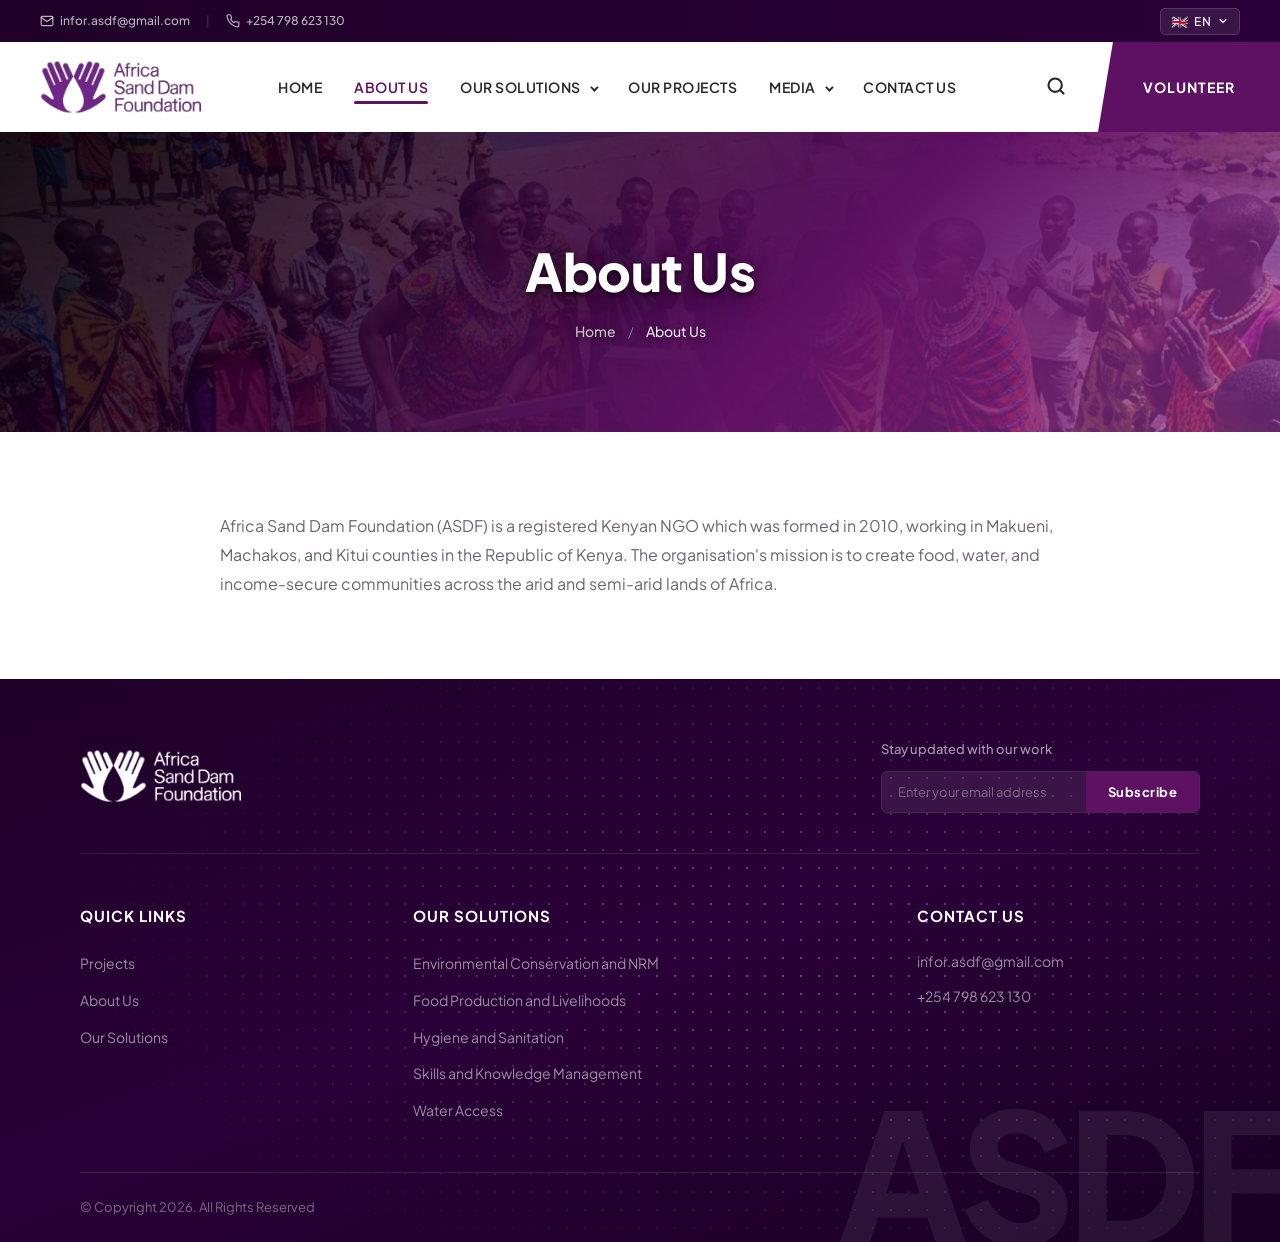
==== about.html @ 6e4590a0 "first commit" ====
﻿<!DOCTYPE html>
<html lang="en">
<head>
  <meta charset="UTF-8">
  <meta name="viewport" content="width=device-width, initial-scale=1.0">
  <title>About Us - Africa Sand Dam Foundation</title>
  <link rel="preconnect" href="https://fonts.googleapis.com">
  <link rel="preconnect" href="https://fonts.gstatic.com" crossorigin>
  <link href="https://fonts.googleapis.com/css2?family=Plus+Jakarta+Sans:wght@300;400;500;600;700;800&display=swap" rel="stylesheet">
  <link rel="icon" type="image/png" href="images/ASDF-high-rez.png">
  <link rel="stylesheet" href="style.css">
</head>
<body>

  <!-- Top Bar -->
  <div class="top-bar" id="topBar">
    <div class="top-bar-container">
      <div class="top-bar-left">
        <a href="mailto:infor.asdf@gmail.com" class="top-bar-item">
          <svg width="14" height="14" viewBox="0 0 24 24" fill="none" stroke="currentColor" stroke-width="2" stroke-linecap="round" stroke-linejoin="round"><path d="M4 4h16c1.1 0 2 .9 2 2v12c0 1.1-.9 2-2 2H4c-1.1 0-2-.9-2-2V6c0-1.1.9-2 2-2z"></path><polyline points="22,6 12,13 2,6"></polyline></svg>
          infor.asdf@gmail.com
        </a>
        <span class="top-bar-sep">|</span>
        <a href="tel:+254798623130" class="top-bar-item">
          <svg width="14" height="14" viewBox="0 0 24 24" fill="none" stroke="currentColor" stroke-width="2" stroke-linecap="round" stroke-linejoin="round"><path d="M22 16.92v3a2 2 0 0 1-2.18 2 19.79 19.79 0 0 1-8.63-3.07A19.5 19.5 0 0 1 4.69 12 19.79 19.79 0 0 1 1.62 3.38 2 2 0 0 1 3.6 1.22h3a2 2 0 0 1 2 1.72c.127.96.361 1.903.7 2.81a2 2 0 0 1-.45 2.11L7.91 8.91a16 16 0 0 0 6 6l1.27-1.27a2 2 0 0 1 2.11-.45c.907.339 1.85.573 2.81.7A2 2 0 0 1 22 16.92z"></path></svg>
          +254 798 623 130
        </a>
      </div>
      <div class="top-bar-right">
        <div class="lang-switcher" id="langSwitcher">
          <button class="lang-current" id="langToggle">
            <span class="lang-flag">&#127468;&#127463;</span>
            <span class="lang-label">EN</span>
            <svg width="12" height="12" viewBox="0 0 24 24" fill="none" stroke="currentColor" stroke-width="2.5" stroke-linecap="round" stroke-linejoin="round"><polyline points="6 9 12 15 18 9"></polyline></svg>
          </button>
          <div class="lang-dropdown" id="langDropdown">
            <button class="lang-option active" data-lang="en" data-flag="&#127468;&#127463;" data-label="EN">&#127468;&#127463; English</button>
            <button class="lang-option" data-lang="fr" data-flag="&#127467;&#127479;" data-label="FR">&#127467;&#127479; Français</button>
            <button class="lang-option" data-lang="sw" data-flag="&#127472;&#127466;" data-label="SW">&#127472;&#127466; Kiswahili</button>
          </div>
        </div>
      </div>
    </div>
  </div>

  <!-- Header -->
  <header class="site-header" id="siteHeader">
    <div class="header-container">
      <div class="logo-area">
        <a href="index.html" class="logo-link">
          <img class="header-logo-img" src="images/ASDF-high-rez.png" alt="Africa Sand Dam Foundation logo" height="52">
        </a>
      </div>

      <nav class="main-nav" id="mainNav">
        <ul class="nav-list">
          <li><a href="index.html" class="nav-item">Home</a></li>
          <li><a href="about.html" class="nav-item active">About Us</a></li>
          <li class="nav-dropdown-wrap">
            <a href="index.html#solutions" class="nav-item dropdown-trigger">Our Solutions <span class="chevron"></span></a>
            <div class="nav-dropdown">
              <a href="index.html#solutions" class="dropdown-item">
                <span class="dropdown-label">Environmental Conservation and NRM</span>
              </a>
              <a href="index.html#solutions" class="dropdown-item">
                <span class="dropdown-label">Food Production and Livelihoods</span>
              </a>
              <a href="index.html#solutions" class="dropdown-item">
                <span class="dropdown-label">Hygiene and Sanitation</span>
              </a>
              <a href="index.html#solutions" class="dropdown-item">
                <span class="dropdown-label">Skills and Knowledge Management</span>
              </a>
              <a href="index.html#solutions" class="dropdown-item">
                <span class="dropdown-label">Water Access</span>
              </a>
            </div>
          </li>
          <li><a href="projects.html" class="nav-item">Our Projects</a></li>
          <li class="nav-dropdown-wrap">
            <a href="#" class="nav-item dropdown-trigger">Media <span class="chevron"></span></a>
            <div class="nav-dropdown">
              <a href="blog.html" class="dropdown-item"><span class="dropdown-label"><i class="fa-solid fa-newspaper" style="color:var(--primary-purple);margin-right:8px;width:14px;text-align:center"></i>Blog</span></a>
              <a href="gallery.html" class="dropdown-item"><span class="dropdown-label"><i class="fa-solid fa-images" style="color:var(--primary-purple);margin-right:8px;width:14px;text-align:center"></i>Gallery</span></a>
            </div>
          </li>
          <li><a href="contact.html" class="nav-item">Contact Us</a></li>
        </ul>
      </nav>

      <div class="header-actions">
        <button class="search-trigger" aria-label="Search site">
          <svg width="20" height="20" viewBox="0 0 24 24" fill="none" stroke="currentColor" stroke-width="2.5" stroke-linecap="round" stroke-linejoin="round">
            <circle cx="11" cy="11" r="8"></circle>
            <line x1="21" y1="21" x2="16.65" y2="16.65"></line>
          </svg>
        </button>
        <div class="donate-banner-wrapper">
          <a href="index.html#donate" class="donate-btn">
            <span>VOLUNTEER</span>
          </a>
        </div>
      </div>

      <button class="menu-toggle" id="menuToggle" aria-label="Toggle navigation">
        <span class="bar"></span>
        <span class="bar"></span>
        <span class="bar"></span>
      </button>
    </div>
  </header>

  <!-- Inner Page Hero -->
  <section class="inner-hero">
    <div class="inner-hero-bg" style="background-image:url('images/hero-2.png');"></div>
    <h1 class="inner-hero-title">About Us</h1>
    <p class="inner-hero-breadcrumb">
      <a href="index.html">Home</a>
      <span>/</span>
      About Us
    </p>
  </section>

  <!-- Page content placeholder -->
  <section style="padding: 80px 30px; max-width: 900px; margin: 0 auto;">
    <p style="color: var(--text-light); font-size: 16px; line-height: 1.8;">
      Africa Sand Dam Foundation (ASDF) is a registered Kenyan NGO which was formed in 2010, working in Makueni, Machakos, and Kitui counties in the Republic of Kenya. The organisation's mission is to create food, water, and income-secure communities across the arid and semi-arid lands of Africa.
    </p>
  </section>

  <!-- Footer -->
  <footer class="site-footer" id="contact">
    <div class="footer-watermark" aria-hidden="true">ASDF</div>
    <div class="footer-container">

      <div class="footer-top-row">
        <a href="index.html" class="footer-logo-link">
          <img class="footer-logo-img" src="images/ASDF-high-rez.png" alt="Africa Sand Dam Foundation logo" height="52" style="filter: brightness(0) invert(1);">
        </a>
        <div class="footer-subscribe">
          <p class="subscribe-label">Stay updated with our work</p>
          <form class="subscribe-form" onsubmit="return false;">
            <input type="email" class="subscribe-input" placeholder="Enter your email address">
            <button type="submit" class="subscribe-btn">Subscribe</button>
          </form>
        </div>
      </div>

      <div class="footer-divider"></div>

      <div class="footer-main-row">
        <div class="footer-nav-col">
          <h3>Quick Links</h3>
          <ul class="footer-links">
            <li><a href="projects.html">Projects</a></li>
            <li><a href="about.html">About Us</a></li>
            <li><a href="index.html#solutions">Our Solutions</a></li>
          </ul>
        </div>
        <div class="footer-nav-col">
          <h3>Our Solutions</h3>
          <ul class="footer-links">
            <li><a href="index.html#solutions">Environmental Conservation and NRM</a></li>
            <li><a href="index.html#solutions">Food Production and Livelihoods</a></li>
            <li><a href="index.html#solutions">Hygiene and Sanitation</a></li>
            <li><a href="index.html#solutions">Skills and Knowledge Management</a></li>
            <li><a href="index.html#solutions">Water Access</a></li>
          </ul>
        </div>
        <div class="footer-contact-col">
          <h3>Contact Us</h3>
          <ul class="contact-info-list">
            <li><span>infor.asdf@gmail.com</span></li>
            <li><span>+254 798 623 130</span></li>
          </ul>
        </div>
      </div>

      <div class="footer-bottom-row">
        <p>&copy; Copyright 2026. All Rights Reserved</p>
      </div>

    </div>
  </footer>

  <script>
    const header = document.getElementById('siteHeader');
    window.addEventListener('scroll', () => {
      header.classList.toggle('scrolled', window.scrollY > 50);
    });
    const menuToggle = document.getElementById('menuToggle');
    const mainNav = document.getElementById('mainNav');
    if (menuToggle) {
      menuToggle.addEventListener('click', () => {
        menuToggle.classList.toggle('active');
        mainNav.classList.toggle('active');
      });
    }
  </script>
<script src="search.js"></script>
</body>
</html>
---- style.css ----
/* Reset and CSS Variables */
:root {
  --primary-purple: #5e1062;
  --primary-purple-hover: #4c0a50;
  --primary-purple-light: #f7eff8;
  --accent-purple: #7d1c82;
  --bg-lavender: #f4ecf5;
  --border-lavender: #dfd2e3;
  --text-dark: #2a252c;
  --text-light: #6d6470;
  --white: #ffffff;
  --shadow-sm: 0 2px 8px rgba(94, 16, 98, 0.08);
  --shadow-md: 0 8px 24px rgba(94, 16, 98, 0.12);
  --transition: all 0.35s cubic-bezier(0.4, 0, 0.2, 1);
  --font-family: 'Plus Jakarta Sans', sans-serif;
}

* {
  margin: 0;
  padding: 0;
  box-sizing: border-box;
}

html {
  scroll-behavior: smooth;
}

body {
  font-family: var(--font-family);
  background-color: var(--white);
  color: var(--text-dark);
  line-height: 1.6;
  overflow-x: hidden;
  -webkit-font-smoothing: antialiased;
}

/* ── Top Bar ── */
.top-bar {
  position: fixed;
  top: 0;
  left: 0;
  width: 100%;
  height: 42px;
  background: linear-gradient(90deg, #1e0028 0%, #2a0038 100%);
  z-index: 1100;
  transition: transform 0.35s ease, opacity 0.35s ease;
}

.top-bar.hidden {
  transform: translateY(-100%);
  opacity: 0;
  pointer-events: none;
}

.top-bar-container {
  max-width: 1400px;
  margin: 0 auto;
  padding: 0 40px;
  height: 100%;
  display: flex;
  align-items: center;
  justify-content: space-between;
}

.top-bar-left {
  display: flex;
  align-items: center;
  gap: 16px;
}

.top-bar-item {
  display: inline-flex;
  align-items: center;
  gap: 6px;
  font-size: 12px;
  font-weight: 500;
  color: rgba(255, 255, 255, 0.7);
  text-decoration: none;
  transition: color 0.2s ease;
}

.top-bar-item:hover {
  color: #ffffff;
}

.top-bar-sep {
  color: rgba(255, 255, 255, 0.2);
  font-size: 12px;
}

.top-bar-right {
  display: flex;
  align-items: center;
}

/* Language switcher */
.lang-switcher {
  position: relative;
}

.lang-current {
  display: inline-flex;
  align-items: center;
  gap: 6px;
  background: rgba(255, 255, 255, 0.08);
  border: 1px solid rgba(255, 255, 255, 0.15);
  border-radius: 5px;
  padding: 5px 10px;
  color: rgba(255, 255, 255, 0.85);
  font-family: var(--font-family);
  font-size: 12px;
  font-weight: 600;
  cursor: pointer;
  transition: background 0.2s ease, border-color 0.2s ease;
  letter-spacing: 0.3px;
}

.lang-current:hover {
  background: rgba(255, 255, 255, 0.15);
  border-color: rgba(255, 255, 255, 0.3);
}

.lang-current svg {
  transition: transform 0.25s ease;
}

.lang-switcher.open .lang-current svg {
  transform: rotate(180deg);
}

.lang-flag {
  font-size: 14px;
  line-height: 1;
}

.lang-dropdown {
  position: absolute;
  top: calc(100% + 8px);
  right: 0;
  background: #ffffff;
  border: 1px solid var(--border-lavender);
  border-radius: 8px;
  overflow: hidden;
  box-shadow: 0 8px 24px rgba(0, 0, 0, 0.15);
  min-width: 150px;
  opacity: 0;
  visibility: hidden;
  transform: translateY(6px);
  transition: opacity 0.22s ease, visibility 0.22s ease, transform 0.22s ease;
  z-index: 10;
}

.lang-switcher.open .lang-dropdown {
  opacity: 1;
  visibility: visible;
  transform: translateY(0);
}

.lang-option {
  display: flex;
  align-items: center;
  gap: 8px;
  width: 100%;
  padding: 10px 16px;
  border: none;
  background: none;
  font-family: var(--font-family);
  font-size: 13px;
  font-weight: 500;
  color: var(--text-dark);
  cursor: pointer;
  text-align: left;
  transition: background 0.2s ease;
}

.lang-option:hover {
  background-color: var(--primary-purple-light);
  color: var(--primary-purple);
}

.lang-option.active {
  color: var(--primary-purple);
  font-weight: 700;
  background-color: var(--primary-purple-light);
}

/* ── Header & Navigation ── */
.site-header {
  position: fixed;
  top: 42px; /* sits below topbar */
  left: 0;
  width: 100%;
  height: 90px;
  background-color: var(--white);
  box-shadow: var(--shadow-sm);
  z-index: 1000;
  transition: top 0.35s ease, height 0.35s ease, box-shadow 0.35s ease;
}

/* When topbar is hidden, header slides up */
.site-header.top-hidden {
  top: 0;
}

.site-header.scrolled {
  height: 75px;
  box-shadow: var(--shadow-md);
}

.header-container {
  max-width: 1400px;
  margin: 0 auto;
  padding: 0 40px;
  height: 100%;
  display: flex;
  justify-content: space-between;
  align-items: center;
}

.logo-area .logo-link {
  display: flex;
  align-items: center;
  text-decoration: none;
  gap: 12px;
}

.header-logo-img {
  height: 52px;
  width: auto;
  transition: var(--transition);
}

.site-header.scrolled .header-logo-img {
  height: 42px;
}

.logo-text {
  display: flex;
  flex-direction: column;
}

.logo-wordmark {
  font-size: 15px;
  font-weight: 800;
  color: var(--primary-purple);
  text-transform: uppercase;
  line-height: 1.25;
  letter-spacing: 0.3px;
}

.main-nav {
  display: flex;
  align-items: center;
}

.nav-list {
  display: flex;
  list-style: none;
  gap: 32px;
}

.nav-item {
  text-decoration: none;
  color: var(--text-dark);
  font-size: 14px;
  font-weight: 600;
  text-transform: uppercase;
  letter-spacing: 0.5px;
  padding: 8px 0;
  position: relative;
  transition: var(--transition);
}

.nav-item::after {
  content: '';
  position: absolute;
  bottom: 0;
  left: 0;
  width: 0;
  height: 3px;
  background-color: var(--primary-purple);
  transition: var(--transition);
  border-radius: 2px;
}

.nav-item:hover {
  color: var(--primary-purple);
}

.nav-item:hover::after,
.nav-item.active::after {
  width: 100%;
}

.nav-item.active {
  color: var(--primary-purple);
}

.header-actions {
  display: flex;
  align-items: center;
  height: 100%;
}

.search-trigger {
  background: none;
  border: none;
  color: var(--text-dark);
  cursor: pointer;
  padding: 12px;
  margin-right: 20px;
  border-radius: 50%;
  transition: var(--transition);
}

.search-trigger:hover {
  background-color: var(--primary-purple-light);
  color: var(--primary-purple);
}

.donate-banner-wrapper {
  height: 100%;
  display: flex;
  align-items: center;
}

.donate-btn {
  height: 100%;
  display: flex;
  align-items: center;
  justify-content: center;
  background-color: var(--primary-purple);
  color: var(--white);
  text-decoration: none;
  font-weight: 700;
  font-size: 14px;
  letter-spacing: 1px;
  padding: 0 45px;
  clip-path: polygon(15px 0, 100% 0, 100% 100%, 0 100%);
  margin-right: -40px; /* Aligns flush to edge */
  transition: var(--transition);
  position: relative;
  overflow: hidden;
}

.donate-btn::before {
  content: '';
  position: absolute;
  top: 0;
  left: -100%;
  width: 100%;
  height: 100%;
  background: linear-gradient(90deg, transparent, rgba(255, 255, 255, 0.2), transparent);
  transition: 0.5s;
}

.donate-btn:hover::before {
  left: 100%;
}

.donate-btn:hover {
  background-color: var(--primary-purple-hover);
}

/* Mobile menu toggle */
.menu-toggle {
  display: none;
  flex-direction: column;
  justify-content: space-between;
  width: 30px;
  height: 21px;
  background: none;
  border: none;
  cursor: pointer;
  z-index: 1001;
}

.menu-toggle .bar {
  width: 100%;
  height: 3px;
  background-color: var(--text-dark);
  border-radius: 2px;
  transition: var(--transition);
}

/* Hero Carousel Section */
.hero-slider-section {
  margin-top: 132px; /* topbar 42 + header 90 */
  position: relative;
  height: calc(100vh - 90px);
  min-height: 560px;
  /* Richer base — deep midnight purple */
  background: linear-gradient(145deg, #07000d 0%, #120018 30%, #1e0030 60%, #0c0015 100%);
  overflow: hidden;
}

/* ── Layer 1: Bokeh light blooms ── */
.hero-slider-section::before {
  content: '';
  position: absolute;
  inset: 0;
  z-index: 0;
  pointer-events: none;
  background:
    /* Primary bloom — top-right, warm violet */
    radial-gradient(ellipse 52% 60% at 90% 5%,  rgba(148, 45, 210, 0.42) 0%, transparent 62%),
    /* Secondary bloom — bottom-left, deep indigo */
    radial-gradient(ellipse 38% 45% at 4%  92%,  rgba(80,  20, 140, 0.30) 0%, transparent 65%),
    /* Accent bloom — mid-left, softer magenta */
    radial-gradient(ellipse 25% 30% at 12% 30%,  rgba(180, 60, 220, 0.18) 0%, transparent 60%),
    /* Subtle center crown */
    radial-gradient(ellipse 40% 25% at 52% 0%,   rgba(200, 90, 255, 0.12) 0%, transparent 70%),
    /* Bottom-right warmth */
    radial-gradient(ellipse 30% 35% at 82% 95%,  rgba(100, 15, 160, 0.22) 0%, transparent 60%);
}

/* ── Layer 2: Grain texture + star-field ── */
.hero-slider-section::after {
  content: '';
  position: absolute;
  inset: 0;
  z-index: 0;
  pointer-events: none;
  /* Fine noise grain */
  background-image:
    url("data:image/svg+xml,%3Csvg xmlns='http://www.w3.org/2000/svg' width='300' height='300'%3E%3Cfilter id='n'%3E%3CfeTurbulence type='fractalNoise' baseFrequency='0.75' numOctaves='4' stitchTiles='stitch'/%3E%3CfeColorMatrix type='saturate' values='0'/%3E%3C/filter%3E%3Crect width='100%25' height='100%25' filter='url(%23n)' opacity='1'/%3E%3C/svg%3E"),
    /* Two-scale star-field dots */
    radial-gradient(circle, rgba(255,255,255,0.55) 0.6px, transparent 0.6px),
    radial-gradient(circle, rgba(255,255,255,0.30) 0.4px, transparent 0.4px);
  background-size: 300px 300px, 90px 90px, 45px 45px;
  background-position: 0 0, 0 0, 22px 22px;
  opacity: 0.18;
}

.slider-container {
  width: 100%;
  height: 100%;
  position: relative;
  overflow: hidden;
  z-index: 1; /* sits above ::before and ::after backdrop layers */
}

.slide {
  position: absolute;
  inset: 0;
  opacity: 0;
  visibility: hidden;
  transition: opacity 0.9s ease-in-out, visibility 0.9s ease-in-out;
  z-index: 1;
  display: flex;
  align-items: center;
}

.slide.active {
  opacity: 1;
  visibility: visible;
  z-index: 2;
}

/* Two-column slide inner layout */
.slide-inner {
  width: 100%;
  height: 100%;
  display: flex;
  align-items: center;
  padding: 0 6% 80px 7%;
  gap: 5%;
}

/* ── Slide entrance keyframes ── */
@keyframes slideUpFade {
  from { opacity: 0; transform: translateY(22px); }
  to   { opacity: 1; transform: translateY(0); }
}
@keyframes slideInRight {
  from { opacity: 0; transform: translateX(36px); }
  to   { opacity: 1; transform: translateX(0); }
}
@keyframes badgePop {
  0%   { opacity: 0; transform: translateY(10px) scale(0.88); }
  60%  { transform: translateY(-3px) scale(1.04); }
  100% { opacity: 1; transform: translateY(0) scale(1); }
}
@keyframes tagShimmer {
  0%   { background-position: -200% center; }
  100% { background-position: 200% center; }
}

/* Left text column — individual element stagger */
.slide-text-col {
  flex: 0 0 42%;
  color: var(--white);
}

/* Each child resets between slides */
.slide-tag-row,
.slide-title,
.slide-desc,
.slide-cta {
  opacity: 0;
}

/* Active slide — staggered entrance per element */
.slide.active .slide-tag-row {
  animation: slideUpFade 0.6s cubic-bezier(0.22, 1, 0.36, 1) 0.2s forwards;
}
.slide.active .slide-title {
  animation: slideUpFade 0.7s cubic-bezier(0.22, 1, 0.36, 1) 0.4s forwards;
}
.slide.active .slide-desc {
  animation: slideUpFade 0.7s cubic-bezier(0.22, 1, 0.36, 1) 0.58s forwards;
}
.slide.active .slide-cta {
  animation: slideUpFade 0.6s cubic-bezier(0.22, 1, 0.36, 1) 0.74s forwards;
}

/* Tag badge — pill style with shimmer */
.slide-tag-row {
  display: flex;
  align-items: center;
  gap: 12px;
  margin-bottom: 20px;
}

.slide-tag-line {
  display: block;
  width: 32px;
  height: 2px;
  background-color: rgba(255, 255, 255, 0.4);
  flex-shrink: 0;
}

.slide-tag {
  display: inline-block;
  font-size: 11px;
  font-weight: 700;
  letter-spacing: 2.5px;
  text-transform: uppercase;
  color: rgba(255, 255, 255, 0.9);
  background: rgba(255, 255, 255, 0.1);
  border: 1px solid rgba(255, 255, 255, 0.18);
  border-radius: 20px;
  padding: 5px 14px;
  backdrop-filter: blur(6px);
  -webkit-backdrop-filter: blur(6px);
  position: relative;
  overflow: hidden;
}

/* Shimmer sweep on active tag */
.slide.active .slide-tag::after {
  content: '';
  position: absolute;
  inset: 0;
  background: linear-gradient(105deg,
    transparent 35%,
    rgba(255,255,255,0.25) 50%,
    transparent 65%);
  background-size: 200% 100%;
  animation: tagShimmer 1.4s ease 0.25s 1 forwards;
}

/* Title */
.slide-title {
  font-size: 48px;
  font-weight: 800;
  line-height: 1.15;
  margin-bottom: 22px;
  letter-spacing: -0.5px;
  color: #fff;
  text-shadow: 0 2px 20px rgba(0,0,0,0.35);
}

.title-accent {
  color: #c97dd4;
}

/* Description */
.slide-desc {
  font-size: 15px;
  font-weight: 400;
  line-height: 1.65;
  color: rgba(255, 255, 255, 0.72);
  margin-bottom: 32px;
}

/* CTA link */
.slide-cta {
  display: inline-flex;
  align-items: center;
  gap: 8px;
  color: var(--white);
  text-decoration: none;
  font-weight: 700;
  font-size: 14px;
  letter-spacing: 0.5px;
  border-bottom: 2px solid rgba(255, 255, 255, 0.45);
  padding-bottom: 4px;
  transition: color 0.3s ease, border-color 0.3s ease, gap 0.3s ease;
}

.slide-cta::after {
  content: '→';
  font-size: 16px;
  transition: transform 0.3s ease;
}

.slide-cta:hover {
  color: #c97dd4;
  border-color: #c97dd4;
  gap: 12px;
}

.slide-cta:hover::after {
  transform: translateX(4px);
}

/* Right image column */
.slide-image-col {
  flex: 1;
  display: flex;
  align-items: center;
  justify-content: center;
  opacity: 0;
}

.slide.active .slide-image-col {
  animation: slideInRight 0.85s cubic-bezier(0.22, 1, 0.36, 1) 0.15s forwards;
}

/* Premium image card */
.slide-image-card {
  width: 100%;
  max-width: 560px;
  aspect-ratio: 16 / 10;
  border-radius: 14px;
  overflow: hidden;
  position: relative;
  /* layered shadow: deep ambient + close soft + purple glow */
  box-shadow:
    0 40px 80px rgba(0, 0, 0, 0.55),
    0 10px 30px rgba(0, 0, 0, 0.35),
    0 0 0 1px rgba(255, 255, 255, 0.10),
    0 0 60px rgba(94, 16, 98, 0.20);
}

/* Subtle inner stroke frame */
.slide-image-card::before {
  content: '';
  position: absolute;
  inset: 0;
  border-radius: 14px;
  border: 1.5px solid rgba(255, 255, 255, 0.12);
  pointer-events: none;
  z-index: 2;
}

/* Gentle top vignette over the image */
.slide-image-card::after {
  content: '';
  position: absolute;
  inset: 0;
  background: linear-gradient(
    to bottom,
    rgba(94, 16, 98, 0.08) 0%,
    transparent 40%,
    rgba(0,0,0,0.15) 100%
  );
  pointer-events: none;
  z-index: 1;
}

.slide-image-card img {
  width: 100%;
  height: 100%;
  object-fit: cover;
  display: block;
  transition: transform 6s ease;
}

/* Slow Ken Burns zoom while slide is active */
.slide.active .slide-image-card img {
  transform: scale(1.06);
}

/* Slider Controls */
.slider-controls {
  position: absolute;
  bottom: 32px;
  left: 7%;
  right: 6%;
  z-index: 10;
  display: flex;
  align-items: center;
  justify-content: space-between;
}

.slider-indicators {
  display: flex;
  gap: 10px;
  align-items: center;
}

.indicator {
  width: 32px;
  height: 4px;
  border-radius: 4px;
  border: none;
  cursor: pointer;
  background-color: rgba(255, 255, 255, 0.2);
  padding: 0;
  transition: width 0.4s cubic-bezier(0.22,1,0.36,1), background-color 0.3s ease;
  position: relative;
  overflow: hidden;
}

.indicator.active {
  width: 56px;
  background-color: rgba(255, 255, 255, 0.35);
}

/* Animated fill on active indicator */
.indicator.active::after {
  content: '';
  position: absolute;
  left: 0; top: 0; bottom: 0;
  width: 100%;
  background: rgba(255, 255, 255, 0.9);
  border-radius: 4px;
  animation: indicatorFill 5s linear forwards;
}

@keyframes indicatorFill {
  from { width: 0%; }
  to   { width: 100%; }
}

.slider-arrows {
  display: flex;
  gap: 10px;
}

.arrow-btn {
  width: 44px;
  height: 44px;
  border-radius: 50%;
  border: 1.5px solid rgba(255, 255, 255, 0.3);
  background: rgba(255, 255, 255, 0.06);
  backdrop-filter: blur(8px);
  -webkit-backdrop-filter: blur(8px);
  color: var(--white);
  cursor: pointer;
  display: flex;
  align-items: center;
  justify-content: center;
  transition: background 0.3s ease, border-color 0.3s ease, transform 0.2s ease;
}

.arrow-btn:hover {
  background: rgba(255, 255, 255, 0.18);
  border-color: rgba(255, 255, 255, 0.7);
  transform: scale(1.08);
}

/* Our Journey Section */
.journey-section {
  padding: 120px 0;
  background-color: var(--white);
}

.section-container {
  max-width: 1200px;
  margin: 0 auto;
  padding: 0 30px;
}

.journey-grid {
  display: grid;
  grid-template-columns: 1fr 1fr;
  gap: 80px;
  align-items: center;
}

/* Visual layout column — oval composition */
.journey-visual {
  position: relative;
  height: 580px;
}

/* Decorative SVG top-right */
.journey-deco {
  position: absolute;
  top: -10px;
  right: -10px;
  z-index: 0;
  pointer-events: none;
}

/* Large oval — upper-left */
.visual-oval-large {
  position: absolute;
  top: 0;
  left: 0;
  width: 68%;
  height: 460px;
  border-radius: 50% / 46%;
  overflow: hidden;
  box-shadow: var(--shadow-md);
  z-index: 1;
}

/* Small oval — lower-right */
.visual-oval-small {
  position: absolute;
  bottom: 0;
  right: 0;
  width: 54%;
  height: 320px;
  border-radius: 50% / 46%;
  overflow: hidden;
  border: 6px solid var(--white);
  box-shadow: var(--shadow-md);
  z-index: 2;
}

.oval-bg {
  width: 100%;
  height: 100%;
  background-position: center;
  background-size: cover;
  transition: transform 0.5s ease;
}

.visual-oval-large:hover .oval-bg,
.visual-oval-small:hover .oval-bg {
  transform: scale(1.05);
}

/* Yellow experience badge */
.experience-badge {
  position: absolute;
  bottom: 90px;
  left: 38%;
  transform: translateX(-50%);
  background-color: #f5d020;
  border-radius: 10px;
  padding: 18px 22px;
  z-index: 3;
  box-shadow: 0 8px 24px rgba(0,0,0,0.15);
  text-align: center;
  min-width: 110px;
}

.badge-number {
  display: block;
  font-size: 32px;
  font-weight: 800;
  color: var(--primary-purple);
  line-height: 1;
  margin-bottom: 6px;
}

.badge-label {
  font-size: 13px;
  font-weight: 600;
  color: var(--primary-purple);
  line-height: 1.4;
}

/* Content layout column */
.journey-content {
  display: flex;
  flex-direction: column;
}

.section-subtitle {
  font-size: 13px;
  font-weight: 500;
  color: var(--text-light);
  display: inline-flex;
  align-items: center;
  gap: 10px;
  margin-bottom: 14px;
}

.section-subtitle::before,
.section-subtitle::after {
  content: '';
  display: inline-block;
  width: 28px;
  height: 2px;
  background-color: var(--primary-purple);
  opacity: 0.4;
  border-radius: 1px;
}

.section-title {
  font-size: 40px;
  font-weight: 800;
  margin-bottom: 25px;
  line-height: 1.2;
  display: flex;
  align-items: center;
  gap: 12px;
}

.content-text p {
  color: var(--text-light);
  font-size: 16px;
  margin-bottom: 20px;
}

.read-more-btn {
  display: inline-flex;
  align-items: center;
  gap: 8px;
  text-decoration: none;
  color: var(--primary-purple);
  font-weight: 700;
  font-size: 14px;
  text-transform: uppercase;
  letter-spacing: 1px;
  margin-top: 10px;
  margin-bottom: 45px;
  transition: var(--transition);
}

.read-more-btn svg {
  transition: var(--transition);
}

.read-more-btn:hover {
  color: var(--accent-purple);
}

.read-more-btn:hover svg {
  transform: translateX(5px);
}

/* Vision / Mission Row */
.vision-mission-row {
  display: flex;
  gap: 30px;
  border-top: 1px solid var(--border-lavender);
  padding-top: 35px;
  position: relative;
}

.vision-box,
.mission-box {
  flex: 1;
  display: flex;
  flex-direction: column;
  gap: 15px;
}

.icon-wrap {
  width: 60px;
  height: 60px;
  background-color: var(--primary-purple-light);
  display: flex;
  align-items: center;
  justify-content: center;
  border-radius: 12px;
  transition: var(--transition);
}

.vision-box:hover .icon-wrap,
.mission-box:hover .icon-wrap {
  background-color: var(--primary-purple);
  transform: translateY(-3px);
}

.vision-box:hover .icon-wrap svg,
.mission-box:hover .icon-wrap svg {
  stroke: var(--white);
}

.box-content h3 {
  font-size: 18px;
  font-weight: 700;
  color: var(--primary-purple);
  margin-bottom: 8px;
}

.box-content p {
  font-size: 14px;
  color: var(--text-light);
  line-height: 1.5;
}

.divider-line {
  width: 1px;
  background-color: var(--border-lavender);
  align-self: stretch;
}

/* OUR REACH Section */
.reach-section {
  padding: 100px 0;
  background-color: var(--bg-lavender);
}

.reach-container {
  max-width: 1200px;
  margin: 0 auto;
  padding: 0 30px;
}

.section-header-center {
  text-align: center;
  margin-bottom: 60px;
}

.reach-title {
  font-size: 38px;
  font-weight: 800;
  letter-spacing: 0.5px;
  margin-bottom: 12px;
  display: flex;
  align-items: center;
  justify-content: center;
  gap: 12px;
}

.reach-subtitle {
  font-size: 13px;
  font-weight: 500;
  color: var(--text-light);
  display: inline-flex;
  align-items: center;
  gap: 10px;
}

.reach-subtitle::before,
.reach-subtitle::after {
  content: '';
  display: inline-block;
  width: 28px;
  height: 2px;
  background-color: var(--primary-purple);
  opacity: 0.4;
  border-radius: 1px;
}

/* 8-Card Grid Box */
.reach-grid-box {
  display: grid;
  grid-template-columns: repeat(4, 1fr);
  background-color: var(--white);
  border: 1px solid var(--border-lavender);
  border-radius: 16px;
  overflow: hidden;
  box-shadow: 0 10px 30px rgba(94, 16, 98, 0.05);
}

.reach-cell {
  padding: 40px 30px;
  display: flex;
  flex-direction: column;
  align-items: center;
  text-align: center;
  background-color: var(--white);
  transition: var(--transition);
  border-right: 1px solid var(--border-lavender);
  border-bottom: 1px solid var(--border-lavender);
}

/* Borders calculations for 4x2 grid on desktop */
.reach-cell:nth-child(4n) {
  border-right: none;
}

.reach-cell:nth-child(n+5) {
  border-bottom: none;
}

.reach-cell:hover {
  background-color: var(--primary-purple-light);
  transform: translateY(-2px);
  z-index: 2;
  box-shadow: 0 8px 20px rgba(94, 16, 98, 0.06);
}

.cell-icon {
  color: var(--primary-purple);
  margin-bottom: 20px;
  transition: var(--transition);
}

.reach-cell:hover .cell-icon {
  transform: scale(1.1);
  color: var(--accent-purple);
}

.cell-number {
  font-size: 36px;
  font-weight: 800;
  color: var(--text-dark);
  line-height: 1.1;
  margin-bottom: 12px;
}

.cell-label {
  font-size: 11px;
  font-weight: 700;
  color: var(--text-light);
  letter-spacing: 1px;
  line-height: 1.4;
  text-transform: uppercase;
}

/* Our Partners Section */
.partners-section {
  padding: 100px 0 60px 0;
  background-color: var(--white);
}

.partners-title {
  font-size: 36px;
  font-weight: 800;
  display: flex;
  align-items: center;
  justify-content: center;
  gap: 14px;
  margin-bottom: 12px;
  letter-spacing: 0.5px;
}

.partners-title .title-dark {
  color: var(--text-dark);
}

.partners-title .title-purple {
  color: var(--primary-purple);
}


.partners-subtitle {
  font-size: 13px;
  font-weight: 500;
  color: var(--text-light);
  display: inline-flex;
  align-items: center;
  gap: 10px;
}

.partners-subtitle::before,
.partners-subtitle::after {
  content: '';
  display: inline-block;
  width: 28px;
  height: 2px;
  background-color: var(--primary-purple);
  opacity: 0.4;
  border-radius: 1px;
}

.partners-logos-wrapper {
  margin-top: 60px;
  overflow: hidden;
  padding: 24px 0;
  border-top: 1px solid var(--border-lavender);
  border-bottom: 1px solid var(--border-lavender);
  /* Fade edges */
  -webkit-mask-image: linear-gradient(to right, transparent 0%, black 8%, black 92%, transparent 100%);
  mask-image: linear-gradient(to right, transparent 0%, black 8%, black 92%, transparent 100%);
}

/* Marquee track holds two identical sets side by side */
.marquee-track {
  display: flex;
  width: max-content;
  animation: marquee-scroll 28s linear infinite;
}

.marquee-track:hover {
  animation-play-state: paused;
}

.marquee-set {
  display: flex;
  align-items: center;
  gap: 64px;
  padding: 0 32px;
}

@keyframes marquee-scroll {
  0%   { transform: translateX(0); }
  100% { transform: translateX(-50%); }
}

.partner-logo {
  display: flex;
  justify-content: center;
  align-items: center;
  flex-shrink: 0;
  opacity: 0.7;
  filter: grayscale(100%);
  transition: var(--transition);
}

.partner-logo:hover {
  opacity: 1;
  filter: grayscale(0%);
  transform: scale(1.06);
}

.partner-cta-row {
  display: flex;
  justify-content: center;
  margin-top: 50px;
}

.partner-cta-btn {
  display: inline-block;
  padding: 14px 40px;
  background-color: var(--primary-purple);
  color: var(--white);
  text-decoration: none;
  font-weight: 700;
  font-size: 13px;
  text-transform: uppercase;
  letter-spacing: 1.5px;
  border-radius: 30px;
  transition: var(--transition);
  box-shadow: 0 4px 12px rgba(94, 16, 98, 0.2);
}

.partner-cta-btn:hover {
  background-color: var(--primary-purple-hover);
  transform: translateY(-2px);
  box-shadow: 0 6px 18px rgba(94, 16, 98, 0.3);
}

/* Footer Section */
.site-footer {
  background: linear-gradient(160deg, #1e0028 0%, #2a0038 50%, #180022 100%);
  padding: 60px 0 0 0;
  position: relative;
  overflow: hidden;
}

/* Halftone dot pattern overlay */
.site-footer::before {
  content: '';
  position: absolute;
  inset: 0;
  background-image: radial-gradient(circle, rgba(180, 100, 210, 0.55) 1.2px, transparent 1.2px);
  background-size: 18px 18px;
  -webkit-mask-image: radial-gradient(ellipse 75% 85% at 62% 48%, black 10%, transparent 75%);
  mask-image: radial-gradient(ellipse 75% 85% at 62% 48%, black 10%, transparent 75%);
  pointer-events: none;
  z-index: 0;
}

.footer-watermark {
  position: absolute;
  bottom: -20px;
  right: -10px;
  font-size: 180px;
  font-weight: 900;
  color: rgba(255, 255, 255, 0.07);
  letter-spacing: -8px;
  line-height: 1;
  pointer-events: none;
  user-select: none;
  font-family: var(--font-family);
  z-index: 1;
}

.footer-container {
  max-width: 1200px;
  margin: 0 auto;
  padding: 0 40px;
  position: relative;
  z-index: 1;
}

/* Top row: logo left, subscribe right */
.footer-top-row {
  display: flex;
  align-items: center;
  justify-content: space-between;
  gap: 40px;
  margin-bottom: 40px;
  flex-wrap: wrap;
}

/* Subscribe form */
.footer-subscribe {
  display: flex;
  flex-direction: column;
  gap: 12px;
  min-width: 280px;
}

.subscribe-label {
  font-size: 13px;
  font-weight: 500;
  color: rgba(255, 255, 255, 0.6);
}

.subscribe-form {
  display: flex;
  gap: 0;
  border-radius: 6px;
  overflow: hidden;
  border: 1px solid rgba(255, 255, 255, 0.15);
}

.subscribe-input {
  flex: 1;
  background: rgba(255, 255, 255, 0.08);
  border: none;
  outline: none;
  padding: 12px 16px;
  font-size: 13px;
  color: #fff;
  font-family: var(--font-family);
}

.subscribe-input::placeholder {
  color: rgba(255, 255, 255, 0.35);
}

.subscribe-btn {
  background-color: var(--primary-purple);
  color: #fff;
  border: none;
  padding: 12px 22px;
  font-size: 13px;
  font-weight: 700;
  font-family: var(--font-family);
  cursor: pointer;
  letter-spacing: 0.5px;
  transition: var(--transition);
  white-space: nowrap;
}

.subscribe-btn:hover {
  background-color: var(--accent-purple);
}

.footer-logo-link {
  display: flex;
  align-items: center;
  text-decoration: none;
  gap: 14px;
}

.footer-logo-text {
  display: flex;
  flex-direction: column;
}

.footer-logo-wordmark {
  font-size: 15px;
  font-weight: 800;
  color: #ffffff;
  text-transform: uppercase;
  line-height: 1.25;
  letter-spacing: 0.3px;
}

.footer-divider {
  height: 1px;
  background-color: rgba(255, 255, 255, 0.1);
  margin-bottom: 50px;
}

/* Three-column row */
.footer-main-row {
  display: grid;
  grid-template-columns: 1fr 1.6fr 1fr;
  gap: 50px;
  margin-bottom: 50px;
}

.footer-nav-col h3,
.footer-contact-col h3 {
  font-size: 15px;
  font-weight: 700;
  color: #ffffff;
  margin-bottom: 22px;
  text-transform: uppercase;
  letter-spacing: 1px;
}

.footer-links {
  list-style: none;
  display: flex;
  flex-direction: column;
  gap: 11px;
}

.footer-links a {
  text-decoration: none;
  color: rgba(255, 255, 255, 0.55);
  font-size: 14px;
  transition: var(--transition);
}

.footer-links a:hover {
  color: rgba(255, 255, 255, 0.9);
  padding-left: 5px;
}

.contact-info-list {
  list-style: none;
  display: flex;
  flex-direction: column;
  gap: 12px;
}

.contact-info-list li {
  font-size: 14px;
  color: rgba(255, 255, 255, 0.55);
}

.footer-bottom-row {
  border-top: 1px solid rgba(255, 255, 255, 0.1);
  padding: 24px 0;
  display: flex;
  justify-content: flex-start;
  align-items: center;
  color: rgba(255, 255, 255, 0.4);
  font-size: 13px;
}

/* Our Solutions Dropdown */
.nav-dropdown-wrap {
  position: relative;
}

.dropdown-trigger .chevron {
  display: inline-block;
  width: 6px;
  height: 6px;
  border-right: 2px solid currentColor;
  border-bottom: 2px solid currentColor;
  transform: rotate(45deg) translateY(-2px);
  margin-left: 7px;
  transition: transform 0.25s ease;
  vertical-align: middle;
}

.nav-dropdown-wrap:hover .dropdown-trigger .chevron {
  transform: rotate(-135deg) translateY(2px);
}

.nav-dropdown {
  position: absolute;
  top: calc(100% + 18px);
  left: 50%;
  transform: translateX(-50%);
  width: 380px;
  background: #fff;
  border: 1px solid var(--border-lavender);
  border-radius: 10px;
  box-shadow: 0 12px 40px rgba(94, 16, 98, 0.12);
  overflow: hidden;
  opacity: 0;
  visibility: hidden;
  pointer-events: none;
  transition: opacity 0.25s ease, visibility 0.25s ease, transform 0.25s ease;
  transform: translateX(-50%) translateY(8px);
  z-index: 200;
}

.nav-dropdown-wrap:hover .nav-dropdown {
  opacity: 1;
  visibility: visible;
  pointer-events: all;
  transform: translateX(-50%) translateY(0);
}

.dropdown-item {
  display: flex;
  align-items: center;
  gap: 16px;
  padding: 16px 22px;
  text-decoration: none;
  color: var(--text-dark);
  font-size: 14px;
  font-weight: 500;
  border-bottom: 1px solid var(--border-lavender);
  transition: background-color 0.2s ease, color 0.2s ease;
}

.dropdown-item:last-child {
  border-bottom: none;
}

.dropdown-item:hover {
  background-color: var(--primary-purple-light);
  color: var(--primary-purple);
}

.dropdown-icon {
  flex-shrink: 0;
  display: flex;
  align-items: center;
}

.dropdown-label {
  flex: 1;
}

/* Inner Page Hero (About Us, etc.) */
.inner-hero {
  margin-top: 132px;
  padding: 110px 30px 90px;
  text-align: center;
  position: relative;
  overflow: hidden;
  background-color: var(--primary-purple);
}

/* Background photo */
.inner-hero-bg {
  position: absolute;
  inset: 0;
  background-size: cover;
  background-position: center;
  z-index: 0;
}

/* Gradient overlay — dark shade → bright shade of theme colour */
.inner-hero::before {
  content: '';
  position: absolute;
  inset: 0;
  background: linear-gradient(
    135deg,
    rgba(4, 0, 8, 0.92)   0%,   /* near-black — darkest corner */
    rgba(30, 0, 40, 0.82) 30%,   /* very deep theme dark */
    var(--primary-purple)  62%,   /* true theme colour at midpoint */
    rgba(160, 60, 170, 0.60) 100% /* vivid bright lift */
  );
  z-index: 1;
  pointer-events: none;
}

/* All content above the overlay */
.inner-hero-title,
.inner-hero-breadcrumb,
.inner-hero-sub {
  position: relative;
  z-index: 2;
}

/* Title — strong contrast */
.inner-hero-title {
  font-size: 52px;
  font-weight: 800;
  color: #ffffff;
  line-height: 1.15;
  margin-bottom: 18px;
  letter-spacing: -0.5px;
  /* layered shadow for legibility over any image */
  text-shadow:
    0 2px 4px rgba(0,0,0,0.6),
    0 4px 20px rgba(0,0,0,0.45),
    0 0 60px rgba(0,0,0,0.2);
}

/* Breadcrumb — crisp on any background */
.inner-hero-breadcrumb {
  font-size: 14px;
  font-weight: 500;
  color: rgba(255, 255, 255, 0.88);
  margin-bottom: 0;
  text-shadow: 0 1px 6px rgba(0,0,0,0.55);
}

.inner-hero-breadcrumb a {
  color: rgba(255, 255, 255, 0.75);
  text-decoration: none;
  transition: var(--transition);
}

.inner-hero-breadcrumb a:hover {
  color: #fff;
  text-decoration: underline;
  text-underline-offset: 3px;
}

.inner-hero-breadcrumb span {
  margin: 0 10px;
  color: rgba(255, 255, 255, 0.45);
  font-weight: 300;
}

/* Subtitle line */
.inner-hero-sub {
  font-size: 15px;
  color: rgba(255, 255, 255, 0.72);
  margin-top: 10px;
  text-shadow: 0 1px 6px rgba(0,0,0,0.5);
}

/* ── Solutions Teaser Section ── */
.solutions-teaser-section {
  padding: 100px 0;
  background-color: var(--bg-lavender);
}

.solutions-teaser-grid {
  display: grid;
  grid-template-columns: repeat(3, 1fr);
  gap: 24px;
  margin-top: 52px;
}

/* 5th card centres itself */
.solutions-teaser-grid .solution-card:last-child:nth-child(3n - 2) {
  grid-column: 2;
}

.solution-card {
  background: #ffffff;
  border-radius: 14px;
  padding: 36px 28px 30px;
  text-decoration: none;
  display: flex;
  flex-direction: column;
  gap: 20px;
  border: 1px solid var(--border-lavender);
  box-shadow: 0 2px 12px rgba(94, 16, 98, 0.05);
  transition: transform 0.3s ease, box-shadow 0.3s ease, border-color 0.3s ease;
  position: relative;
  overflow: hidden;
}

/* Accent top stripe */
.solution-card::before {
  content: '';
  position: absolute;
  top: 0; left: 0; right: 0;
  height: 3px;
  background: linear-gradient(90deg, var(--primary-purple), var(--accent-purple));
  transform: scaleX(0);
  transform-origin: left;
  transition: transform 0.35s ease;
}

.solution-card:hover {
  transform: translateY(-6px);
  box-shadow: 0 16px 40px rgba(94, 16, 98, 0.12);
  border-color: var(--primary-purple-light);
}

.solution-card:hover::before {
  transform: scaleX(1);
}

.solution-card-icon {
  width: 62px;
  height: 62px;
  border-radius: 14px;
  background-color: var(--primary-purple-light);
  display: flex;
  align-items: center;
  justify-content: center;
  color: var(--primary-purple);
  flex-shrink: 0;
  transition: background-color 0.3s ease, color 0.3s ease, transform 0.3s ease;
}

.solution-card:hover .solution-card-icon {
  background-color: var(--primary-purple);
  color: #ffffff;
  transform: scale(1.08);
}

.solution-card-body {
  display: flex;
  flex-direction: column;
  gap: 10px;
  flex: 1;
}

.solution-card-title {
  font-size: 17px;
  font-weight: 700;
  color: var(--text-dark);
  line-height: 1.35;
}

.solution-card-desc {
  font-size: 14px;
  color: var(--text-light);
  line-height: 1.7;
  flex: 1;
}

.solution-card-link {
  display: inline-flex;
  align-items: center;
  gap: 6px;
  font-size: 13px;
  font-weight: 700;
  color: var(--primary-purple);
  margin-top: 6px;
  transition: gap 0.25s ease;
}

.solution-card:hover .solution-card-link {
  gap: 10px;
}

/* ── Latest News Section ── */
.news-section {
  padding: 100px 0;
  background-color: var(--white);
}

.news-heading {
  font-size: 36px;
  font-weight: 800;
  display: flex;
  align-items: center;
  justify-content: center;
  gap: 12px;
  margin-bottom: 0;
  letter-spacing: 0.5px;
}

.news-grid {
  display: grid;
  grid-template-columns: repeat(3, 1fr);
  gap: 24px;
  margin-top: 52px;
}

/* Card */
.news-card {
  position: relative;
  border-radius: 16px;
  overflow: hidden;
  height: 480px;
  cursor: pointer;
}

/* Background image */
.news-card-bg {
  position: absolute;
  inset: 0;
  background-size: cover;
  background-position: center top;
  transition: transform 0.65s cubic-bezier(0.22, 1, 0.36, 1);
}

.news-card:hover .news-card-bg {
  transform: scale(1.06);
}

/* Inner layout */
.news-card-inner {
  position: absolute;
  inset: 0;
  display: flex;
  flex-direction: column;
  justify-content: space-between;
  padding: 22px 24px 26px;
  /* bottom-heavy dark gradient */
  background: linear-gradient(
    to bottom,
    rgba(0, 0, 0, 0.08) 0%,
    rgba(0, 0, 0, 0.0) 35%,
    rgba(10, 5, 20, 0.55) 62%,
    rgba(10, 5, 30, 0.92) 100%
  );
}

/* Category badge — top-left */
.news-card-top {
  display: flex;
}

.news-category {
  display: inline-flex;
  align-items: center;
  gap: 7px;
  font-size: 12px;
  font-weight: 600;
  letter-spacing: 0.4px;
  color: rgba(255, 255, 255, 0.92);
  background: rgba(255, 255, 255, 0.12);
  border: 1px solid rgba(255, 255, 255, 0.18);
  backdrop-filter: blur(8px);
  -webkit-backdrop-filter: blur(8px);
  padding: 5px 12px 5px 8px;
  border-radius: 20px;
}

.news-dot {
  width: 7px;
  height: 7px;
  border-radius: 50%;
  background-color: #f5d020;
  flex-shrink: 0;
  box-shadow: 0 0 6px rgba(245, 208, 32, 0.7);
}

/* Bottom content */
.news-card-bottom {
  display: flex;
  flex-direction: column;
  gap: 18px;
}

.news-title {
  font-size: 19px;
  font-weight: 700;
  color: #ffffff;
  line-height: 1.4;
  letter-spacing: -0.2px;
  text-shadow: 0 2px 10px rgba(0,0,0,0.4);
}

.news-read-more {
  display: inline-flex;
  align-items: center;
  gap: 6px;
  font-size: 14px;
  font-weight: 700;
  color: rgba(255, 255, 255, 0.85);
  text-decoration: none;
  transition: color 0.25s ease, gap 0.25s ease;
}

.news-arrow {
  font-size: 15px;
  transition: transform 0.25s ease;
}

.news-card:hover .news-read-more {
  color: #ffffff;
  gap: 10px;
}

.news-card:hover .news-arrow {
  transform: translate(2px, -2px);
}

/* Shared split-colour title helpers */
.title-dark   { color: var(--text-dark); }
.title-purple { color: var(--primary-purple); }

/* ── Search Overlay ── */
.search-overlay {
  position: fixed;
  inset: 0;
  z-index: 2000;
  display: flex;
  align-items: flex-start;
  justify-content: center;
  padding-top: 80px;
  opacity: 0;
  visibility: hidden;
  transition: opacity 0.25s ease, visibility 0.25s ease;
}

.search-overlay.open {
  opacity: 1;
  visibility: visible;
}

.search-backdrop {
  position: absolute;
  inset: 0;
  background: rgba(7, 0, 14, 0.75);
  backdrop-filter: blur(6px);
  -webkit-backdrop-filter: blur(6px);
}

.search-modal {
  position: relative;
  width: 100%;
  max-width: 640px;
  margin: 0 20px;
  background: #ffffff;
  border-radius: 16px;
  overflow: hidden;
  box-shadow: 0 32px 80px rgba(0,0,0,0.4), 0 0 0 1px rgba(94,16,98,0.1);
  transform: translateY(-12px) scale(0.98);
  transition: transform 0.28s cubic-bezier(0.22, 1, 0.36, 1);
}

.search-overlay.open .search-modal {
  transform: translateY(0) scale(1);
}

/* Input row */
.search-input-wrap {
  display: flex;
  align-items: center;
  gap: 12px;
  padding: 18px 20px;
  border-bottom: 1px solid var(--border-lavender);
}

.search-icon-svg {
  color: var(--primary-purple);
  flex-shrink: 0;
}

.search-input-field {
  flex: 1;
  border: none;
  outline: none;
  font-family: var(--font-family);
  font-size: 17px;
  font-weight: 500;
  color: var(--text-dark);
  background: transparent;
}

.search-input-field::placeholder {
  color: #bbb;
  font-weight: 400;
}

.search-esc-hint {
  font-size: 11px;
  font-family: var(--font-family);
  color: var(--text-light);
  background: var(--bg-lavender);
  border: 1px solid var(--border-lavender);
  border-radius: 4px;
  padding: 3px 7px;
  cursor: pointer;
  flex-shrink: 0;
}

/* Results */
.search-results {
  max-height: 400px;
  overflow-y: auto;
  padding: 8px 0;
}

.search-hint {
  padding: 24px 22px;
  font-size: 14px;
  color: var(--text-light);
  text-align: center;
}

.search-hint strong {
  color: var(--text-dark);
}

.search-group {
  padding: 4px 0 8px;
}

.search-group-label {
  font-size: 11px;
  font-weight: 700;
  text-transform: uppercase;
  letter-spacing: 1.5px;
  color: var(--text-light);
  padding: 10px 20px 6px;
}

.search-result-item {
  display: flex;
  align-items: center;
  gap: 14px;
  padding: 11px 20px;
  text-decoration: none;
  color: var(--text-dark);
  transition: background 0.15s ease;
  cursor: pointer;
}

.search-result-item:hover,
.search-result-item.active {
  background: var(--primary-purple-light);
}

.result-type-icon {
  width: 32px;
  height: 32px;
  border-radius: 8px;
  background: var(--bg-lavender);
  display: flex;
  align-items: center;
  justify-content: center;
  color: var(--primary-purple);
  flex-shrink: 0;
  transition: background 0.15s ease;
}

.search-result-item:hover .result-type-icon,
.search-result-item.active .result-type-icon {
  background: var(--primary-purple);
  color: #fff;
}

.result-body {
  flex: 1;
  display: flex;
  flex-direction: column;
  gap: 2px;
  min-width: 0;
}

.result-title {
  font-size: 14px;
  font-weight: 700;
  color: var(--text-dark);
  white-space: nowrap;
  overflow: hidden;
  text-overflow: ellipsis;
}

.result-desc {
  font-size: 12px;
  color: var(--text-light);
  white-space: nowrap;
  overflow: hidden;
  text-overflow: ellipsis;
}

.result-arrow {
  font-size: 14px;
  color: var(--text-light);
  opacity: 0;
  transition: opacity 0.15s ease;
}

.search-result-item:hover .result-arrow,
.search-result-item.active .result-arrow {
  opacity: 1;
  color: var(--primary-purple);
}

/* Highlight matched text */
.search-result-item mark {
  background: rgba(94, 16, 98, 0.12);
  color: var(--primary-purple);
  border-radius: 2px;
  padding: 0 1px;
  font-weight: 700;
}

/* Footer hints */
.search-footer {
  display: flex;
  align-items: center;
  gap: 20px;
  padding: 10px 20px;
  border-top: 1px solid var(--border-lavender);
  background: #faf9fb;
  font-size: 11px;
  color: var(--text-light);
}

.search-footer kbd {
  display: inline-block;
  background: #fff;
  border: 1px solid var(--border-lavender);
  border-radius: 4px;
  padding: 2px 5px;
  font-size: 10px;
  font-family: var(--font-family);
  margin-right: 3px;
  box-shadow: 0 1px 0 var(--border-lavender);
}

/* Prevent body scroll when open */
body.search-open {
  overflow: hidden;
}

/* Back to Top Button */
.back-to-top {
  position: fixed;
  bottom: 32px;
  right: 32px;
  width: 46px;
  height: 46px;
  border-radius: 50%;
  background-color: var(--primary-purple);
  color: var(--white);
  border: none;
  cursor: pointer;
  display: flex;
  align-items: center;
  justify-content: center;
  box-shadow: 0 4px 16px rgba(94, 16, 98, 0.35);
  opacity: 0;
  visibility: hidden;
  transform: translateY(12px);
  transition: opacity 0.3s ease, visibility 0.3s ease, transform 0.3s ease, background-color 0.3s ease;
  z-index: 999;
}

.back-to-top.visible {
  opacity: 1;
  visibility: visible;
  transform: translateY(0);
}

.back-to-top:hover {
  background-color: var(--primary-purple-hover);
  transform: translateY(-3px);
  box-shadow: 0 6px 20px rgba(94, 16, 98, 0.45);
}

/* Responsive Styles */
@media (max-width: 1024px) {
  .header-container {
    padding: 0 25px;
  }
  .nav-list {
    gap: 20px;
  }
  .donate-btn {
    padding: 0 30px;
    margin-right: -25px;
  }
  
  .slide-title {
    font-size: 36px;
  }

  .slide-inner {
    padding: 0 4% 80px 4%;
    gap: 4%;
  }

  .slide-text-col {
    flex: 0 0 46%;
  }

  .journey-grid {
    grid-template-columns: 1fr;
    gap: 50px;
  }
  .journey-visual {
    height: 500px;
  }
  .visual-oval-large {
    width: 72%;
    height: 400px;
  }
  .visual-oval-small {
    width: 56%;
    height: 280px;
  }
  
  .reach-grid-box {
    grid-template-columns: repeat(2, 1fr);
  }
  .reach-cell:nth-child(2n) {
    border-right: none;
  }
  .reach-cell:nth-child(4n) {
    border-right: 1px solid var(--border-lavender);
  }
  /* Restore right borders for cells that are odd but not last column anymore */
  .reach-cell:nth-child(odd) {
    border-right: 1px solid var(--border-lavender);
  }
  .reach-cell:nth-child(2n) {
    border-right: none;
  }
  /* bottom cells */
  .reach-cell:nth-child(n+5) {
    border-bottom: 1px solid var(--border-lavender);
  }
  .reach-cell:nth-child(n+7) {
    border-bottom: none;
  }
  
  .footer-main-row {
    grid-template-columns: 1fr 1fr;
    gap: 40px;
  }
}

@media (max-width: 768px) {
  /* Top bar mobile — hide contact info, keep lang switcher */
  .top-bar-left {
    display: none;
  }
  .top-bar {
    justify-content: flex-end;
  }

  /* Header Mobile view */
  .site-header {
    height: 70px;
    top: 42px;
  }
  .site-header.top-hidden {
    top: 0;
  }
  .site-header.scrolled {
    height: 70px;
  }
  
  .menu-toggle {
    display: flex;
  }
  
  .main-nav {
    position: fixed;
    top: 70px;
    left: -100%;
    width: 100%;
    height: calc(100vh - 70px);
    background-color: var(--white);
    transition: var(--transition);
    z-index: 999;
    box-shadow: 0 10px 15px rgba(0, 0, 0, 0.05);
  }
  
  .main-nav.active {
    left: 0;
  }
  
  .nav-list {
    flex-direction: column;
    width: 100%;
    padding: 40px;
    gap: 25px;
    align-items: center;
  }
  
  .nav-item {
    font-size: 18px;
  }
  
  .header-actions {
    margin-right: 20px;
  }
  .search-trigger {
    margin-right: 0;
  }
  .donate-banner-wrapper {
    display: none; /* Hide Donate button inside header on mobile to conserve space */
  }
  
  /* Hero Carousel Mobile */
  .hero-slider-section {
    margin-top: 112px; /* 42 topbar + 70 header */
    height: auto;
    min-height: calc(100vh - 70px);
  }

  .slide-inner {
    flex-direction: column;
    padding: 40px 6% 100px;
    gap: 30px;
    justify-content: center;
  }

  .slide-text-col {
    flex: none;
    width: 100%;
  }

  .slide-image-col {
    flex: none;
    width: 100%;
  }

  .slide-image-card {
    max-width: 100%;
    aspect-ratio: 16 / 9;
  }

  .slide-title {
    font-size: 28px;
  }

  .slide-desc {
    font-size: 14px;
  }
  
  /* Our Journey Section Mobile */
  .journey-section {
    padding: 60px 0;
  }
  .section-title {
    font-size: 30px;
  }
  .journey-visual {
    height: 420px;
  }
  .visual-oval-large {
    width: 75%;
    height: 320px;
  }
  .visual-oval-small {
    width: 58%;
    height: 240px;
  }
  .experience-badge {
    bottom: 60px;
    left: 40%;
  }
  .vision-mission-row {
    flex-direction: column;
    gap: 30px;
  }
  .divider-line {
    width: 100%;
    height: 1px;
  }
  
  /* Reach stats section mobile */
  .reach-section {
    padding: 60px 0;
  }
  .reach-grid-box {
    grid-template-columns: 1fr;
  }
  .reach-cell {
    border-right: none !important;
    border-bottom: 1px solid var(--border-lavender) !important;
  }
  .reach-cell:last-child {
    border-bottom: none !important;
  }
  
  /* Partners section mobile */
  .marquee-set {
    gap: 40px;
    padding: 0 20px;
  }

  /* Solutions teaser tablet */
  .solutions-teaser-grid {
    grid-template-columns: repeat(2, 1fr);
  }
  .solutions-teaser-grid .solution-card:last-child:nth-child(3n - 2) {
    grid-column: auto;
  }

  /* News grid tablet */
  .news-grid {
    grid-template-columns: 1fr 1fr;
    gap: 18px;
  }
  .news-card:last-child {
    grid-column: span 2;
    height: 400px;
  }
  
  /* Footer mobile */
  .footer-main-row {
    grid-template-columns: 1fr;
    gap: 30px;
  }
  /* News grid mobile */
  .news-grid {
    grid-template-columns: 1fr;
    gap: 16px;
  }
  .news-card:last-child {
    grid-column: span 1;
  }
  .news-card {
    height: 380px;
  }

  .footer-watermark {
    font-size: 100px;
  }
}

/* Active hamburger toggle state */
.menu-toggle.active .bar:nth-child(1) {
  transform: translateY(9px) rotate(45deg);
}

.menu-toggle.active .bar:nth-child(2) {
  opacity: 0;
}

.menu-toggle.active .bar:nth-child(3) {
  transform: translateY(-9px) rotate(-45deg);
}
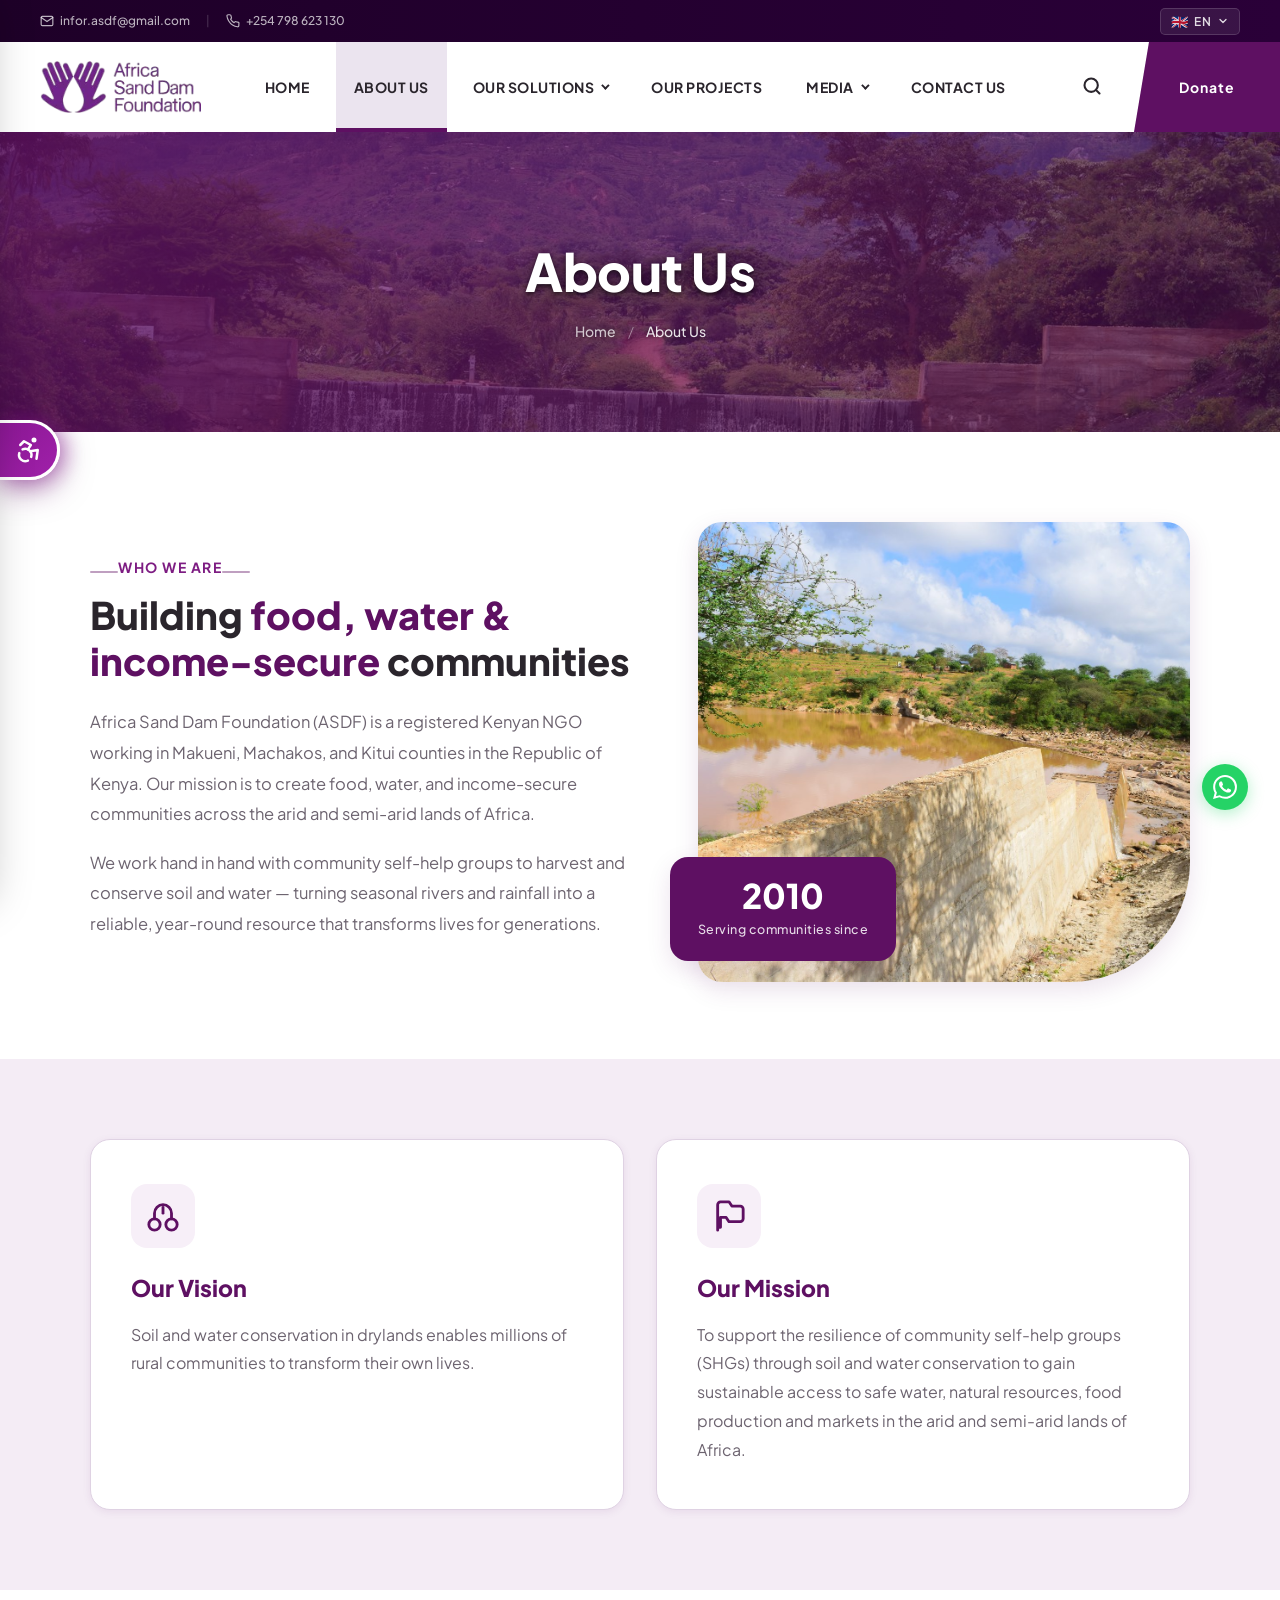
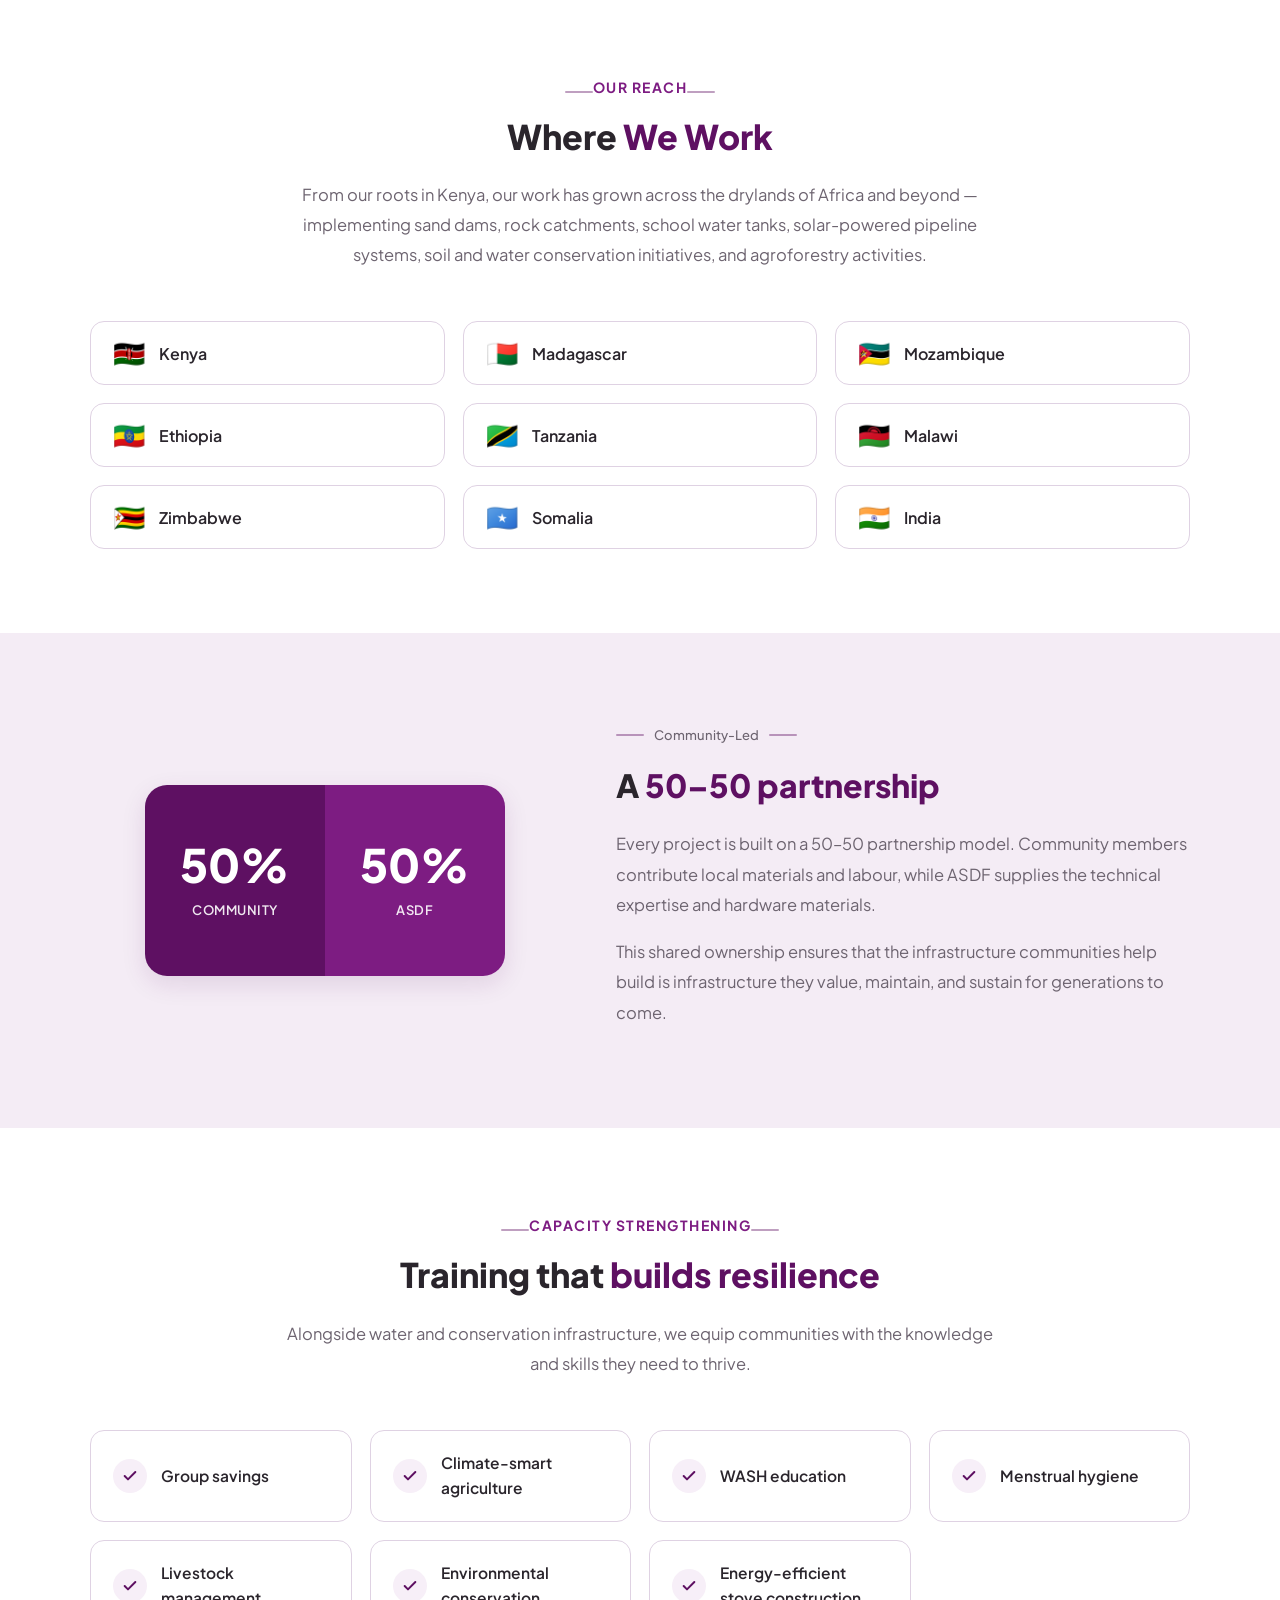
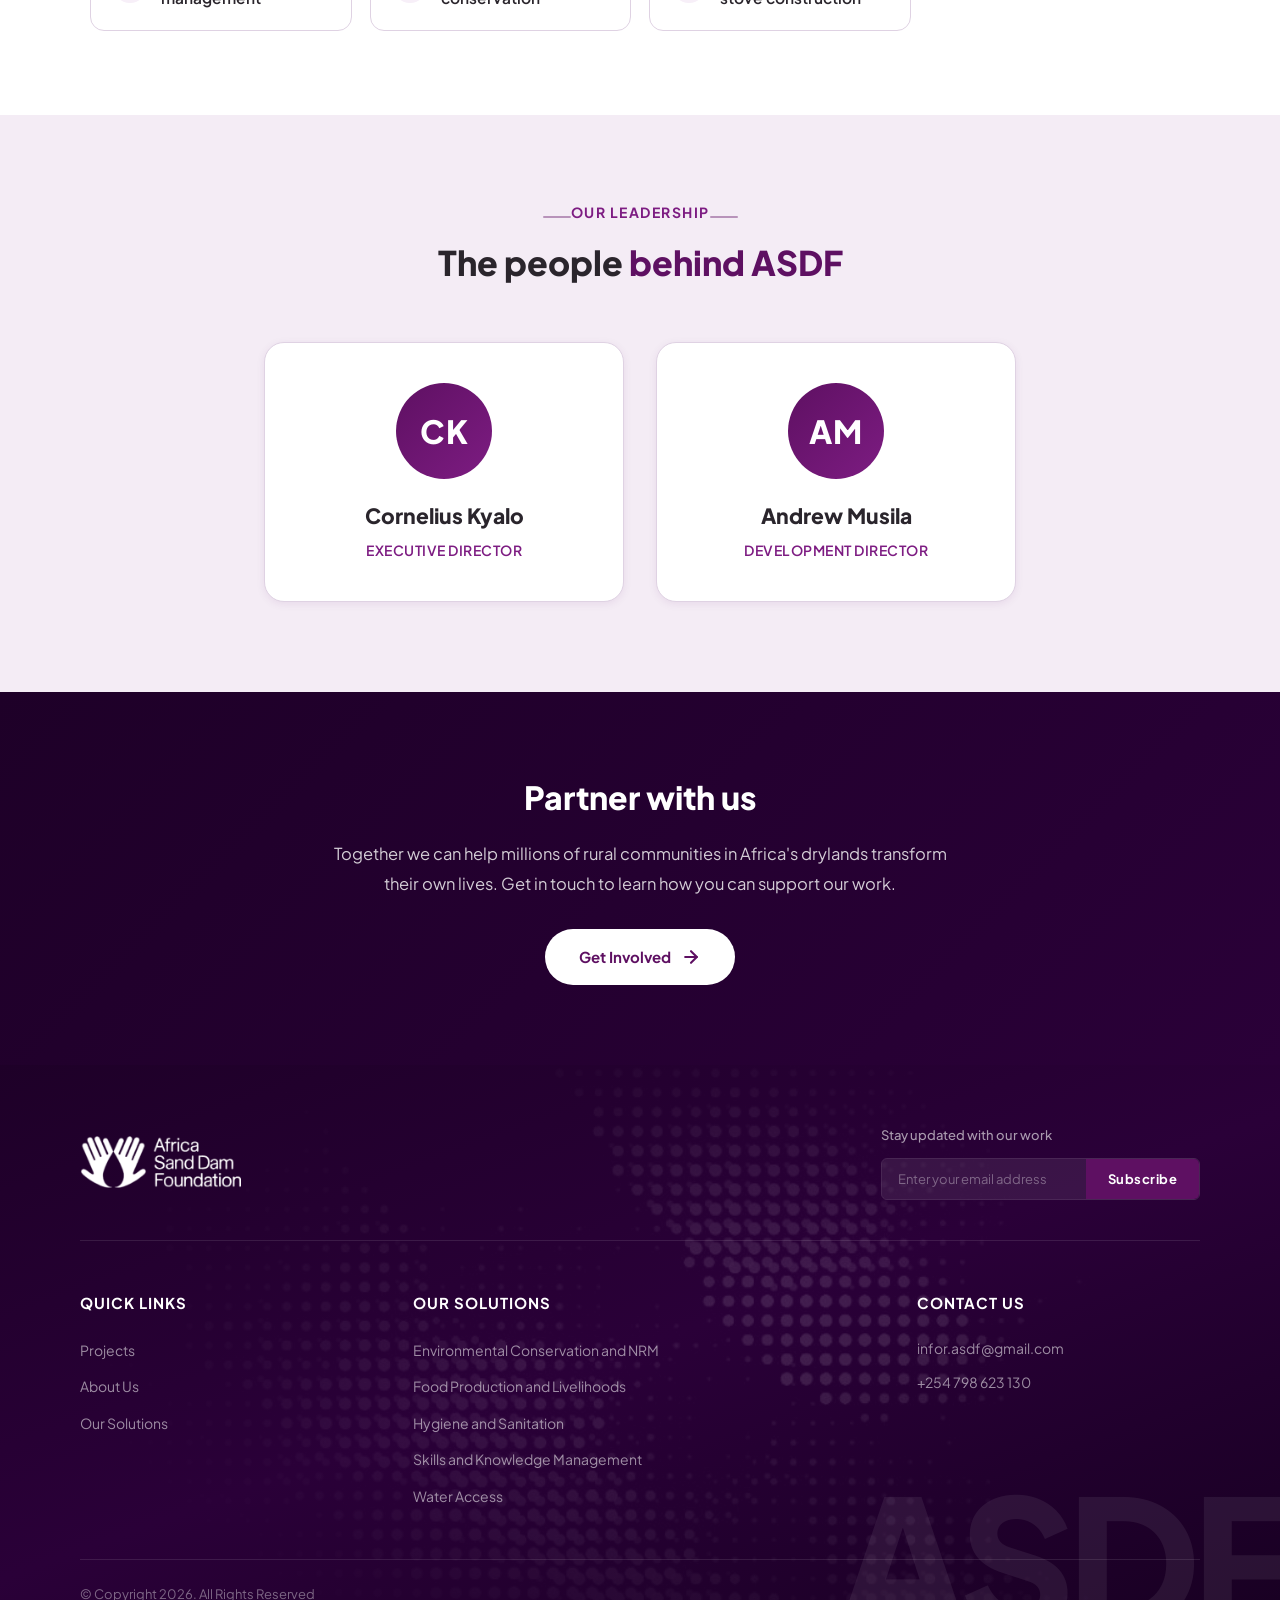
==== commit 84f1f52d: "Second commit" ====
--- a/about.html
+++ b/about.html
@@ -9,6 +9,8 @@
   <link href="https://fonts.googleapis.com/css2?family=Plus+Jakarta+Sans:wght@300;400;500;600;700;800&display=swap" rel="stylesheet">
   <link rel="icon" type="image/png" href="images/ASDF-high-rez.png">
   <link rel="stylesheet" href="style.css">
+  <link rel="stylesheet" href="accessibility.css">
+  <link rel="stylesheet" href="about.css">
 </head>
 <body>
 
@@ -35,7 +37,6 @@
           </button>
           <div class="lang-dropdown" id="langDropdown">
             <button class="lang-option active" data-lang="en" data-flag="&#127468;&#127463;" data-label="EN">&#127468;&#127463; English</button>
-            <button class="lang-option" data-lang="fr" data-flag="&#127467;&#127479;" data-label="FR">&#127467;&#127479; Français</button>
             <button class="lang-option" data-lang="sw" data-flag="&#127472;&#127466;" data-label="SW">&#127472;&#127466; Kiswahili</button>
           </div>
         </div>
@@ -59,19 +60,19 @@
           <li class="nav-dropdown-wrap">
             <a href="index.html#solutions" class="nav-item dropdown-trigger">Our Solutions <span class="chevron"></span></a>
             <div class="nav-dropdown">
-              <a href="index.html#solutions" class="dropdown-item">
+              <a href="solution-environmental-conservation.html" class="dropdown-item">
                 <span class="dropdown-label">Environmental Conservation and NRM</span>
               </a>
-              <a href="index.html#solutions" class="dropdown-item">
+              <a href="solution-food-production.html" class="dropdown-item">
                 <span class="dropdown-label">Food Production and Livelihoods</span>
               </a>
-              <a href="index.html#solutions" class="dropdown-item">
+              <a href="solution-hygiene-sanitation.html" class="dropdown-item">
                 <span class="dropdown-label">Hygiene and Sanitation</span>
               </a>
-              <a href="index.html#solutions" class="dropdown-item">
+              <a href="solution-skills-knowledge.html" class="dropdown-item">
                 <span class="dropdown-label">Skills and Knowledge Management</span>
               </a>
-              <a href="index.html#solutions" class="dropdown-item">
+              <a href="solution-water-access.html" class="dropdown-item">
                 <span class="dropdown-label">Water Access</span>
               </a>
             </div>
@@ -96,8 +97,8 @@
           </svg>
         </button>
         <div class="donate-banner-wrapper">
-          <a href="index.html#donate" class="donate-btn">
-            <span>VOLUNTEER</span>
+          <a href="donate.html" class="donate-btn">
+            <span>Donate</span>
           </a>
         </div>
       </div>
@@ -112,7 +113,7 @@
 
   <!-- Inner Page Hero -->
   <section class="inner-hero">
-    <div class="inner-hero-bg" style="background-image:url('images/hero-2.png');"></div>
+    <div class="inner-hero-bg" style="background-image:url('images/asdf-web/Water%20Access/Sand%20dams/ASDF_Complete%20SDs%20(44).JPG');"></div>
     <h1 class="inner-hero-title">About Us</h1>
     <p class="inner-hero-breadcrumb">
       <a href="index.html">Home</a>
@@ -121,11 +122,178 @@
     </p>
   </section>
 
-  <!-- Page content placeholder -->
-  <section style="padding: 80px 30px; max-width: 900px; margin: 0 auto;">
-    <p style="color: var(--text-light); font-size: 16px; line-height: 1.8;">
-      Africa Sand Dam Foundation (ASDF) is a registered Kenyan NGO which was formed in 2010, working in Makueni, Machakos, and Kitui counties in the Republic of Kenya. The organisation's mission is to create food, water, and income-secure communities across the arid and semi-arid lands of Africa.
-    </p>
+  <!-- Intro / Who We Are -->
+  <section class="about-intro">
+    <div class="about-wrap">
+      <div class="about-intro-grid">
+        <div class="about-intro-text">
+          <span class="section-subtitle">Who We Are</span>
+          <h2>Building <span>food, water &amp; income-secure</span> communities</h2>
+          <p>Africa Sand Dam Foundation (ASDF) is a registered Kenyan NGO working in Makueni, Machakos, and Kitui counties in the Republic of Kenya. Our mission is to create food, water, and income-secure communities across the arid and semi-arid lands of Africa.</p>
+          <p>We work hand in hand with community self-help groups to harvest and conserve soil and water — turning seasonal rivers and rainfall into a reliable, year-round resource that transforms lives for generations.</p>
+        </div>
+        <div class="about-intro-visual">
+          <img class="about-img" src="images/asdf-web/Water%20Access/Sand%20dams/Kandu%20Kaseveni%20SHG%20(7).JPG" alt="Community members at a sand dam site in Kenya">
+          <div class="about-intro-badge">
+            <span class="badge-number">2010</span>
+            <span class="badge-text">Serving communities since</span>
+          </div>
+        </div>
+      </div>
+    </div>
+  </section>
+
+  <!-- Vision & Mission -->
+  <section class="about-vm">
+    <div class="about-wrap">
+      <div class="about-vm-grid">
+        <div class="about-vm-card">
+          <div class="about-vm-icon">
+            <svg width="34" height="34" viewBox="0 0 24 24" fill="none" stroke="#5e1062" stroke-width="2" stroke-linecap="round" stroke-linejoin="round">
+              <circle cx="6" cy="18" r="4"></circle>
+              <circle cx="18" cy="18" r="4"></circle>
+              <path d="M6 14v-4a6 6 0 0 1 12 0v4"></path>
+              <path d="M12 10V6"></path>
+            </svg>
+          </div>
+          <h3>Our Vision</h3>
+          <p>Soil and water conservation in drylands enables millions of rural communities to transform their own lives.</p>
+        </div>
+        <div class="about-vm-card">
+          <div class="about-vm-icon">
+            <svg width="34" height="34" viewBox="0 0 24 24" fill="none" stroke="#5e1062" stroke-width="2" stroke-linecap="round" stroke-linejoin="round">
+              <path d="M4 22V4c0-.5.2-1 .6-1.4C5 2.2 5.5 2 6 2h6l2 3h6c.5 0 1 .2 1.4.6.4.4.6.9.6 1.4v7c0 .5-.2 1-.6 1.4-.4.4-.9.6-1.4.6h-8l-2-3H6v7H4z"></path>
+            </svg>
+          </div>
+          <h3>Our Mission</h3>
+          <p>To support the resilience of community self-help groups (SHGs) through soil and water conservation to gain sustainable access to safe water, natural resources, food production and markets in the arid and semi-arid lands of Africa.</p>
+        </div>
+      </div>
+    </div>
+  </section>
+
+  <!-- Where We Work -->
+  <section class="about-reach">
+    <div class="about-wrap">
+      <div class="about-section-head">
+        <span class="section-subtitle">Our Reach</span>
+        <h2>Where <span>We Work</span></h2>
+        <p>From our roots in Kenya, our work has grown across the drylands of Africa and beyond — implementing sand dams, rock catchments, school water tanks, solar-powered pipeline systems, soil and water conservation initiatives, and agroforestry activities.</p>
+      </div>
+      <div class="about-country-grid">
+        <div class="about-country"><span class="flag">&#127472;&#127466;</span><span class="name">Kenya</span></div>
+        <div class="about-country"><span class="flag">&#127474;&#127468;</span><span class="name">Madagascar</span></div>
+        <div class="about-country"><span class="flag">&#127474;&#127487;</span><span class="name">Mozambique</span></div>
+        <div class="about-country"><span class="flag">&#127466;&#127481;</span><span class="name">Ethiopia</span></div>
+        <div class="about-country"><span class="flag">&#127481;&#127487;</span><span class="name">Tanzania</span></div>
+        <div class="about-country"><span class="flag">&#127474;&#127484;</span><span class="name">Malawi</span></div>
+        <div class="about-country"><span class="flag">&#127487;&#127484;</span><span class="name">Zimbabwe</span></div>
+        <div class="about-country"><span class="flag">&#127480;&#127476;</span><span class="name">Somalia</span></div>
+        <div class="about-country"><span class="flag">&#127470;&#127475;</span><span class="name">India</span></div>
+      </div>
+    </div>
+  </section>
+
+  <!-- Our Approach -->
+  <section class="about-approach">
+    <div class="about-wrap">
+      <div class="about-approach-grid">
+        <div class="about-approach-visual">
+          <div class="about-split">
+            <div class="about-split-half community">
+              <span class="pct">50%</span>
+              <span class="who">Community</span>
+            </div>
+            <div class="about-split-half asdf">
+              <span class="pct">50%</span>
+              <span class="who">ASDF</span>
+            </div>
+          </div>
+        </div>
+        <div class="about-approach-text">
+          <span class="section-subtitle">Community-Led</span>
+          <h2>A <span>50&ndash;50 partnership</span></h2>
+          <p>Every project is built on a 50&ndash;50 partnership model. Community members contribute local materials and labour, while ASDF supplies the technical expertise and hardware materials.</p>
+          <p>This shared ownership ensures that the infrastructure communities help build is infrastructure they value, maintain, and sustain for generations to come.</p>
+        </div>
+      </div>
+    </div>
+  </section>
+
+  <!-- Capacity Strengthening -->
+  <section class="about-capacity">
+    <div class="about-wrap">
+      <div class="about-section-head">
+        <span class="section-subtitle">Capacity Strengthening</span>
+        <h2>Training that <span>builds resilience</span></h2>
+        <p>Alongside water and conservation infrastructure, we equip communities with the knowledge and skills they need to thrive.</p>
+      </div>
+      <div class="about-capacity-grid">
+        <div class="about-capacity-item">
+          <span class="tick"><svg width="16" height="16" viewBox="0 0 24 24" fill="none" stroke="currentColor" stroke-width="3" stroke-linecap="round" stroke-linejoin="round"><polyline points="20 6 9 17 4 12"></polyline></svg></span>
+          <span class="label">Group savings</span>
+        </div>
+        <div class="about-capacity-item">
+          <span class="tick"><svg width="16" height="16" viewBox="0 0 24 24" fill="none" stroke="currentColor" stroke-width="3" stroke-linecap="round" stroke-linejoin="round"><polyline points="20 6 9 17 4 12"></polyline></svg></span>
+          <span class="label">Climate-smart agriculture</span>
+        </div>
+        <div class="about-capacity-item">
+          <span class="tick"><svg width="16" height="16" viewBox="0 0 24 24" fill="none" stroke="currentColor" stroke-width="3" stroke-linecap="round" stroke-linejoin="round"><polyline points="20 6 9 17 4 12"></polyline></svg></span>
+          <span class="label">WASH education</span>
+        </div>
+        <div class="about-capacity-item">
+          <span class="tick"><svg width="16" height="16" viewBox="0 0 24 24" fill="none" stroke="currentColor" stroke-width="3" stroke-linecap="round" stroke-linejoin="round"><polyline points="20 6 9 17 4 12"></polyline></svg></span>
+          <span class="label">Menstrual hygiene</span>
+        </div>
+        <div class="about-capacity-item">
+          <span class="tick"><svg width="16" height="16" viewBox="0 0 24 24" fill="none" stroke="currentColor" stroke-width="3" stroke-linecap="round" stroke-linejoin="round"><polyline points="20 6 9 17 4 12"></polyline></svg></span>
+          <span class="label">Livestock management</span>
+        </div>
+        <div class="about-capacity-item">
+          <span class="tick"><svg width="16" height="16" viewBox="0 0 24 24" fill="none" stroke="currentColor" stroke-width="3" stroke-linecap="round" stroke-linejoin="round"><polyline points="20 6 9 17 4 12"></polyline></svg></span>
+          <span class="label">Environmental conservation</span>
+        </div>
+        <div class="about-capacity-item">
+          <span class="tick"><svg width="16" height="16" viewBox="0 0 24 24" fill="none" stroke="currentColor" stroke-width="3" stroke-linecap="round" stroke-linejoin="round"><polyline points="20 6 9 17 4 12"></polyline></svg></span>
+          <span class="label">Energy-efficient stove construction</span>
+        </div>
+      </div>
+    </div>
+  </section>
+
+  <!-- Leadership -->
+  <section class="about-team">
+    <div class="about-wrap">
+      <div class="about-section-head">
+        <span class="section-subtitle">Our Leadership</span>
+        <h2>The people <span>behind ASDF</span></h2>
+      </div>
+      <div class="about-team-grid">
+        <div class="about-team-card">
+          <div class="about-team-avatar">CK</div>
+          <h3>Cornelius Kyalo</h3>
+          <span class="role">Executive Director</span>
+        </div>
+        <div class="about-team-card">
+          <div class="about-team-avatar">AM</div>
+          <h3>Andrew Musila</h3>
+          <span class="role">Development Director</span>
+        </div>
+      </div>
+    </div>
+  </section>
+
+  <!-- CTA -->
+  <section class="about-cta">
+    <h2>Partner with us</h2>
+    <p>Together we can help millions of rural communities in Africa's drylands transform their own lives. Get in touch to learn how you can support our work.</p>
+    <a href="contact.html" class="about-cta-btn">
+      <span>Get Involved</span>
+      <svg width="20" height="20" viewBox="0 0 24 24" fill="none" stroke="currentColor" stroke-width="2.5" stroke-linecap="round" stroke-linejoin="round">
+        <line x1="5" y1="12" x2="19" y2="12"></line>
+        <polyline points="12 5 19 12 12 19"></polyline>
+      </svg>
+    </a>
   </section>
 
   <!-- Footer -->
@@ -198,6 +366,32 @@
     }
   </script>
 <script src="search.js"></script>
+<script src="accessibility.js"></script>
+
+  <!-- Back to Top -->
+  <button class="back-to-top" id="backToTop" aria-label="Back to top">
+    <svg width="20" height="20" viewBox="0 0 24 24" fill="none" stroke="currentColor" stroke-width="2.5" stroke-linecap="round" stroke-linejoin="round">
+      <polyline points="18 15 12 9 6 15"></polyline>
+    </svg>
+  </button>
+  <script>
+    (function(){
+      const b = document.getElementById('backToTop');
+      if(b){
+        window.addEventListener('scroll', () => b.classList.toggle('visible', window.scrollY > 400));
+        b.addEventListener('click', () => window.scrollTo({ top: 0, behavior: 'smooth' }));
+      }
+    })();
+  </script>
+<script src="translate.js"></script>
+
+  <!-- WhatsApp Floating Button -->
+  <a href="https://wa.me/254798623130" class="whatsapp-float" target="_blank" rel="noopener noreferrer" aria-label="Chat on WhatsApp">
+    <svg viewBox="0 0 24 24" fill="currentColor" xmlns="http://www.w3.org/2000/svg">
+      <path d="M17.472 14.382c-.297-.149-1.758-.867-2.03-.967-.273-.099-.471-.148-.67.15-.197.297-.767.966-.94 1.164-.173.199-.347.223-.644.075-.297-.15-1.255-.463-2.39-1.475-.883-.788-1.48-1.761-1.653-2.059-.173-.297-.018-.458.13-.606.134-.133.298-.347.446-.52.149-.174.198-.298.298-.497.099-.198.05-.371-.025-.52-.075-.149-.669-1.612-.916-2.207-.242-.579-.487-.5-.669-.51a12.8 12.8 0 0 0-.57-.01c-.198 0-.52.074-.792.372-.272.297-1.04 1.016-1.04 2.479 0 1.462 1.065 2.875 1.213 3.074.149.198 2.096 3.2 5.077 4.487.709.306 1.262.489 1.694.625.712.227 1.36.195 1.871.118.571-.085 1.758-.719 2.006-1.413.248-.694.248-1.289.173-1.413-.074-.124-.272-.198-.57-.347m-5.421 7.403h-.004a9.87 9.87 0 0 1-5.031-1.378l-.361-.214-3.741.982.998-3.648-.235-.374a9.86 9.86 0 0 1-1.51-5.26c.001-5.45 4.436-9.884 9.888-9.884 2.64 0 5.122 1.03 6.988 2.898a9.82 9.82 0 0 1 2.893 6.994c-.003 5.45-4.437 9.884-9.885 9.884m8.413-18.297A11.81 11.81 0 0 0 12.05 0C5.495 0 .16 5.335.157 11.892c0 2.096.547 4.142 1.588 5.945L.057 24l6.305-1.654a11.88 11.88 0 0 0 5.683 1.448h.005c6.554 0 11.89-5.335 11.893-11.893a11.82 11.82 0 0 0-3.48-8.413Z"/>
+    </svg>
+  </a>
 </body>
+
 </html>
 
--- a/style.css
+++ b/style.css
@@ -6,6 +6,7 @@
   --accent-purple: #7d1c82;
   --bg-lavender: #f4ecf5;
   --border-lavender: #dfd2e3;
+  --nav-active-bg: #ebe4ef;
   --text-dark: #2a252c;
   --text-light: #6d6470;
   --white: #ffffff;
@@ -214,6 +215,11 @@
   height: 100%;
   display: flex;
   justify-content: space-between;
+  align-items: stretch;
+}
+
+.logo-area {
+  display: flex;
   align-items: center;
 }
 
@@ -250,25 +256,37 @@
 
 .main-nav {
   display: flex;
-  align-items: center;
+  align-items: stretch;
+  height: 100%;
 }
 
 .nav-list {
   display: flex;
   list-style: none;
-  gap: 32px;
+  gap: 8px;
+  align-items: stretch;
+  height: 100%;
+}
+
+.nav-list > li {
+  display: flex;
+  align-items: stretch;
 }
 
 .nav-item {
+  display: inline-flex;
+  align-items: center;
+  align-self: stretch;
   text-decoration: none;
   color: var(--text-dark);
   font-size: 14px;
-  font-weight: 600;
+  font-weight: 700;
   text-transform: uppercase;
   letter-spacing: 0.5px;
-  padding: 8px 0;
+  padding: 0 18px;
   position: relative;
   transition: var(--transition);
+  white-space: nowrap;
 }
 
 .nav-item::after {
@@ -276,24 +294,38 @@
   position: absolute;
   bottom: 0;
   left: 0;
-  width: 0;
-  height: 3px;
+  right: 0;
+  width: 100%;
+  height: 0;
   background-color: var(--primary-purple);
   transition: var(--transition);
-  border-radius: 2px;
+  border-radius: 0;
 }
 
 .nav-item:hover {
   color: var(--primary-purple);
 }
 
-.nav-item:hover::after,
+.nav-item:hover::after {
+  height: 4px;
+}
+
+.nav-item.active {
+  color: var(--text-dark);
+  background-color: var(--nav-active-bg);
+}
+
 .nav-item.active::after {
-  width: 100%;
-}
-
-.nav-item.active {
-  color: var(--primary-purple);
+  height: 4px;
+}
+
+.nav-item.active:hover {
+  color: var(--text-dark);
+  background-color: #e2dae8;
+}
+
+.nav-item.active:hover::after {
+  height: 4px;
 }
 
 .header-actions {
@@ -766,6 +798,10 @@
 .journey-section {
   padding: 120px 0;
   background-color: var(--white);
+  background-image: url('images/pattern.png');
+  background-size: cover;
+  background-position: center;
+  background-repeat: no-repeat;
 }
 
 .section-container {
@@ -842,20 +878,19 @@
   bottom: 90px;
   left: 38%;
   transform: translateX(-50%);
-  background-color: #f5d020;
+  background-color: var(--primary-purple);
   border-radius: 10px;
   padding: 18px 22px;
   z-index: 3;
   box-shadow: 0 8px 24px rgba(0,0,0,0.15);
   text-align: center;
-  min-width: 110px;
 }
 
 .badge-number {
   display: block;
   font-size: 32px;
   font-weight: 800;
-  color: var(--primary-purple);
+  color: #fff;
   line-height: 1;
   margin-bottom: 6px;
 }
@@ -863,7 +898,7 @@
 .badge-label {
   font-size: 13px;
   font-weight: 600;
-  color: var(--primary-purple);
+  color: rgba(255, 255, 255, 0.9);
   line-height: 1.4;
 }
 
@@ -1083,14 +1118,20 @@
 }
 
 .cell-icon {
-  color: var(--primary-purple);
   margin-bottom: 20px;
   transition: var(--transition);
 }
 
-.reach-cell:hover .cell-icon {
+.cell-icon img {
+  display: block;
+  width: 44px;
+  height: 44px;
+  object-fit: contain;
+  transition: var(--transition);
+}
+
+.reach-cell:hover .cell-icon img {
   transform: scale(1.1);
-  color: var(--accent-purple);
 }
 
 .cell-number {
@@ -1195,15 +1236,21 @@
   justify-content: center;
   align-items: center;
   flex-shrink: 0;
-  opacity: 0.7;
-  filter: grayscale(100%);
-  transition: var(--transition);
-}
-
-.partner-logo:hover {
   opacity: 1;
   filter: grayscale(0%);
+  transition: var(--transition);
+}
+
+.partner-logo:hover {
+  filter: grayscale(100%);
   transform: scale(1.06);
+}
+
+.partner-logo img {
+  height: 60px;
+  width: auto;
+  max-width: 170px;
+  object-fit: contain;
 }
 
 .partner-cta-row {
@@ -1246,8 +1293,12 @@
   content: '';
   position: absolute;
   inset: 0;
-  background-image: radial-gradient(circle, rgba(180, 100, 210, 0.55) 1.2px, transparent 1.2px);
-  background-size: 18px 18px;
+  background-image: url('images/footer-dot-pattern.png');
+  background-size: cover;
+  background-position: 62% 48%;
+  background-repeat: no-repeat;
+  opacity: 0.65;
+  mix-blend-mode: screen;
   -webkit-mask-image: radial-gradient(ellipse 75% 85% at 62% 48%, black 10%, transparent 75%);
   mask-image: radial-gradient(ellipse 75% 85% at 62% 48%, black 10%, transparent 75%);
   pointer-events: none;
@@ -1526,17 +1577,15 @@
   z-index: 0;
 }
 
-/* Gradient overlay — dark shade → bright shade of theme colour */
+/* Gradient overlay — smooth transparent theme color */
 .inner-hero::before {
   content: '';
   position: absolute;
   inset: 0;
   background: linear-gradient(
     135deg,
-    rgba(4, 0, 8, 0.92)   0%,   /* near-black — darkest corner */
-    rgba(30, 0, 40, 0.82) 30%,   /* very deep theme dark */
-    var(--primary-purple)  62%,   /* true theme colour at midpoint */
-    rgba(160, 60, 170, 0.60) 100% /* vivid bright lift */
+    rgba(94, 16, 98, 0.85) 0%,
+    rgba(94, 16, 98, 0.45) 100%
   );
   z-index: 1;
   pointer-events: none;
@@ -2211,30 +2260,49 @@
   
   .main-nav {
     position: fixed;
-    top: 70px;
-    left: -100%;
-    width: 100%;
-    height: calc(100vh - 70px);
+    top: 0;
+    right: -320px;
+    left: auto;
+    width: 320px;
+    max-width: 100vw;
+    height: 100vh;
     background-color: var(--white);
-    transition: var(--transition);
-    z-index: 999;
-    box-shadow: 0 10px 15px rgba(0, 0, 0, 0.05);
+    transition: right 0.4s cubic-bezier(0.77, 0, 0.175, 1), box-shadow 0.4s ease;
+    z-index: 1000;
+    overflow-y: auto;
+    box-shadow: 0 0 0 0vw rgba(0, 0, 0, 0);
   }
   
   .main-nav.active {
-    left: 0;
+    right: 0;
+    box-shadow: 0 0 0 100vw rgba(0, 0, 0, 0.6), -15px 0 30px rgba(0,0,0,0.1);
   }
   
   .nav-list {
     flex-direction: column;
     width: 100%;
-    padding: 40px;
-    gap: 25px;
-    align-items: center;
-  }
-  
+    padding: 100px 30px 40px;
+    gap: 16px;
+    align-items: flex-start;
+    height: auto;
+  }
+
+  .nav-list > li {
+    width: 100%;
+    justify-content: flex-start;
+  }
+
   .nav-item {
-    font-size: 18px;
+    font-size: 20px;
+    width: 100%;
+    justify-content: flex-start;
+    padding: 12px 20px;
+    border-radius: 8px;
+    font-weight: 600;
+  }
+
+  .nav-item.active {
+    background-color: var(--nav-active-bg);
   }
   
   .header-actions {
@@ -2388,3 +2456,386 @@
 .menu-toggle.active .bar:nth-child(3) {
   transform: translateY(-9px) rotate(-45deg);
 }
+
+/* ===== Solutions Mega Menu ===== */
+.nav-dropdown.mega-menu {
+  width: min(760px, 92vw);
+  padding: 20px;
+  overflow: visible;
+}
+
+.mega-grid {
+  display: grid;
+  grid-template-columns: repeat(3, 1fr);
+  gap: 4px 8px;
+}
+
+.mega-col {
+  border-radius: 10px;
+  padding: 13px 13px 15px;
+  transition: background-color 0.2s ease;
+}
+
+.mega-col:hover {
+  background: var(--primary-purple-light);
+}
+
+.mega-col-title {
+  display: flex;
+  align-items: center;
+  gap: 11px;
+  text-decoration: none;
+  color: var(--text-dark);
+  font-weight: 700;
+  font-size: 14px;
+  line-height: 1.3;
+}
+
+.mega-col-title:hover { color: var(--primary-purple); }
+
+.mega-col-icon {
+  flex-shrink: 0;
+  width: 36px;
+  height: 36px;
+  border-radius: 9px;
+  background: var(--primary-purple-light);
+  color: var(--primary-purple);
+  display: flex;
+  align-items: center;
+  justify-content: center;
+  transition: background-color 0.2s ease;
+}
+
+.mega-col:hover .mega-col-icon { background: #fff; }
+
+.mega-col-desc {
+  margin: 9px 0 0 47px;
+  font-size: 12.5px;
+  line-height: 1.5;
+  color: var(--text-light);
+}
+
+.mega-sublist {
+  list-style: none;
+  margin: 10px 0 0 41px;
+  padding: 0;
+  display: flex;
+  flex-direction: column;
+  gap: 2px;
+}
+
+.mega-sublist a {
+  display: flex;
+  align-items: center;
+  gap: 8px;
+  padding: 6px 9px;
+  border-radius: 6px;
+  text-decoration: none;
+  font-size: 13px;
+  font-weight: 500;
+  color: var(--text-light);
+  transition: background-color 0.18s ease, color 0.18s ease, transform 0.18s ease;
+}
+
+.mega-sublist a::before {
+  content: "";
+  width: 5px;
+  height: 5px;
+  border-radius: 50%;
+  background: var(--accent-purple);
+  flex-shrink: 0;
+}
+
+.mega-sublist a:hover {
+  background: #fff;
+  color: var(--primary-purple);
+  transform: translateX(3px);
+}
+
+/* Mega menu on mobile — expand inline within the slide-out nav */
+@media (max-width: 768px) {
+  .nav-dropdown.mega-menu {
+    position: static;
+    width: 100%;
+    transform: none !important;
+    opacity: 1;
+    visibility: visible;
+    pointer-events: all;
+    box-shadow: none;
+    border: none;
+    padding: 6px 0 0;
+  }
+  .nav-dropdown.mega-menu .mega-grid {
+    grid-template-columns: 1fr;
+    gap: 0;
+  }
+  .mega-col { padding: 10px 4px; }
+  .mega-col-desc { display: none; }
+  .mega-sublist { margin-left: 47px; }
+}
+
+/* ── Sponsor Section ── */
+.sponsor-section {
+  padding: 80px 0;
+  background-color: #f5f4f7;
+}
+
+.sponsor-container {
+  max-width: 1200px;
+  margin: 0 auto;
+  padding: 0 30px;
+}
+
+.sponsor-header {
+  text-align: center;
+  max-width: 800px;
+  margin: 0 auto 50px;
+}
+
+.sponsor-header .section-title {
+  justify-content: center;
+}
+
+.sponsor-desc {
+  font-size: 16px;
+  color: var(--text-light);
+  line-height: 1.7;
+  margin-top: 16px;
+}
+
+.sponsor-grid {
+  display: grid;
+  grid-template-columns: repeat(3, 1fr);
+  gap: 30px;
+}
+
+.sponsor-card {
+  background: #ffffff;
+  border-radius: 12px;
+  padding: 40px 30px;
+  text-align: center;
+  box-shadow: 0 4px 20px rgba(94, 16, 98, 0.05);
+  transition: transform 0.3s ease, box-shadow 0.3s ease;
+  border: 1px solid rgba(94, 16, 98, 0.05);
+}
+
+.sponsor-card:hover {
+  transform: translateY(-5px);
+  box-shadow: 0 10px 30px rgba(94, 16, 98, 0.1);
+}
+
+.sponsor-icon {
+  width: 60px;
+  height: 60px;
+  background-color: var(--primary-purple-light);
+  color: var(--primary-purple);
+  border-radius: 50%;
+  display: flex;
+  align-items: center;
+  justify-content: center;
+  font-size: 24px;
+  margin: 0 auto 20px;
+}
+
+.sponsor-card-title {
+  font-size: 20px;
+  font-weight: 700;
+  color: #1a3a2e;
+  margin-bottom: 15px;
+}
+
+.sponsor-card-text {
+  font-size: 14px;
+  color: var(--text-light);
+  line-height: 1.6;
+}
+
+.sponsor-cta {
+  background: var(--primary-purple);
+  border-radius: 12px;
+  padding: 40px;
+  text-align: center;
+  margin-top: 50px;
+  color: #ffffff;
+}
+
+.sponsor-cta-text {
+  font-size: 18px;
+  font-weight: 500;
+  margin-bottom: 24px;
+  line-height: 1.5;
+}
+
+.sponsor-btn {
+  display: inline-block;
+  background-color: #ffffff;
+  color: var(--primary-purple);
+  padding: 14px 32px;
+  border-radius: 8px;
+  font-weight: 700;
+  text-decoration: none;
+  transition: background-color 0.3s ease, color 0.3s ease;
+}
+
+.sponsor-btn:hover {
+  background-color: #f5d020;
+  color: #1a3a2e;
+}
+
+@media (max-width: 1024px) {
+  .sponsor-grid {
+    grid-template-columns: repeat(2, 1fr);
+  }
+}
+
+@media (max-width: 768px) {
+  .sponsor-grid {
+    grid-template-columns: 1fr;
+  }
+}
+
+/* WhatsApp Floating Button */
+.whatsapp-float {
+  position: fixed;
+  bottom: 90px;
+  right: 32px;
+  width: 46px;
+  height: 46px;
+  background-color: #25D366;
+  color: #FFF;
+  border-radius: 50%;
+  box-shadow: 0 4px 16px rgba(37, 211, 102, 0.35);
+  z-index: 999;
+  display: flex;
+  align-items: center;
+  justify-content: center;
+  transition: transform 0.3s ease, background-color 0.3s ease, box-shadow 0.3s ease;
+}
+
+.whatsapp-float:hover {
+  transform: translateY(-3px);
+  background-color: #128C7E;
+  box-shadow: 0 6px 20px rgba(37, 211, 102, 0.45);
+  color: #FFF;
+}
+
+.whatsapp-float svg {
+  width: 24px;
+  height: 24px;
+}
+
+@media (max-width: 768px) {
+  .whatsapp-float {
+    bottom: 80px;
+    right: 20px;
+  }
+}
+
+/* Comprehensive Mobile Fixes */
+@media (max-width: 768px) {
+  .solutions-teaser-grid {
+    grid-template-columns: 1fr;
+  }
+  
+  .footer-top-row {
+    flex-direction: column;
+    align-items: center;
+    gap: 24px;
+    text-align: center;
+  }
+
+  .footer-subscribe {
+    width: 100%;
+    max-width: 400px;
+  }
+
+  .subscribe-form {
+    flex-direction: column;
+    border-radius: 6px;
+  }
+
+  .subscribe-input {
+    width: 100%;
+    border-radius: 6px 6px 0 0;
+  }
+
+  .subscribe-btn {
+    width: 100%;
+    border-radius: 0 0 6px 6px;
+  }
+  
+  .slide-title {
+    font-size: 32px;
+  }
+  
+  img {
+    max-width: 100%;
+    height: auto;
+  }
+}
+
+@media (max-width: 480px) {
+  .slide-title {
+    font-size: 28px;
+  }
+  .inner-hero-title {
+    font-size: 32px;
+  }
+  .section-title {
+    font-size: 26px;
+  }
+}
+
+@media (max-width: 768px) {
+  /* Fix slider container collapse on mobile */
+  .slide.active {
+    position: relative;
+    z-index: 2;
+  }
+
+  /* Align top bar lang switcher to the right */
+  .top-bar-container {
+    justify-content: flex-end;
+  }
+
+  /* Align header icons compactly */
+  .header-actions {
+    margin-right: 0 !important;
+    gap: 20px;
+    justify-content: flex-end;
+  }
+
+  .menu-toggle {
+    width: 30px !important;
+    height: 22px !important;
+    margin: 0 !important;
+    padding: 0 !important;
+  }
+  
+  .menu-toggle .bar {
+    width: 100% !important;
+  }
+
+  /* Fix side drawer active state */
+  .nav-item.active::after {
+    display: none;
+  }
+
+  /* Expand dropdowns inline on mobile */
+  .nav-dropdown {
+    position: static !important;
+    width: 100% !important;
+    transform: none !important;
+    opacity: 1 !important;
+    visibility: visible !important;
+    pointer-events: all !important;
+    box-shadow: none !important;
+    border: none !important;
+    padding: 10px 0 0 20px !important;
+    background: transparent !important;
+  }
+  
+  .dropdown-trigger .chevron {
+    display: none !important;
+  }
+}
--- a/accessibility.css
+++ b/accessibility.css
@@ -0,0 +1,328 @@
+/* ===== Accessibility Widget (Readabler-style) ===== */
+:root {
+  --acc-purple: #8b1894;
+  --acc-purple-dark: #6e1075;
+  --acc-purple-light: #f7eff8;
+  --acc-border: #e4d8e7;
+  --acc-text: #2a252c;
+  --acc-text-light: #6d6470;
+  --acc-z: 2147483600;
+}
+
+/* Floating toggle — edge tab, icon only (high visibility) */
+.acc-toggle {
+  position: fixed;
+  left: 0;
+  top: 50%;
+  transform: translateY(-50%);
+  width: 60px;
+  height: 60px;
+  padding: 0;
+  border-radius: 0 50% 50% 0;
+  border: none;
+  border: 3px solid #fff;
+  border-left: none;
+  background: linear-gradient(135deg, var(--acc-purple) 0%, #a020aa 100%);
+  color: #fff;
+  cursor: pointer;
+  z-index: var(--acc-z);
+  box-shadow:
+    4px 0 20px rgba(139, 24, 148, 0.45),
+    0 8px 32px rgba(94, 16, 98, 0.5);
+  display: flex;
+  align-items: center;
+  justify-content: center;
+  transition: transform 0.25s ease, background 0.25s ease, box-shadow 0.25s ease, width 0.25s ease;
+  animation: acc-bounce-in 0.7s cubic-bezier(0.34, 1.56, 0.64, 1) 0.3s both, acc-pulse-glow 2.8s ease-in-out 1.5s infinite;
+}
+.acc-toggle:hover {
+  background: linear-gradient(135deg, var(--acc-purple-dark) 0%, var(--acc-purple) 100%);
+  transform: translateY(-50%) translateX(4px) scale(1.06);
+  width: 64px;
+  box-shadow:
+    6px 0 28px rgba(139, 24, 148, 0.55),
+    0 12px 40px rgba(94, 16, 98, 0.6);
+}
+.acc-toggle.open {
+  animation: none;
+  background: var(--acc-purple-dark);
+  opacity: 0.85;
+}
+.acc-toggle:focus-visible { outline: 3px solid #ffbf00; outline-offset: 4px; }
+.acc-toggle-icon {
+  display: flex;
+  align-items: center;
+  justify-content: center;
+  flex-shrink: 0;
+}
+.acc-toggle-icon svg { width: 30px; height: 30px; }
+
+@keyframes acc-pulse-glow {
+  0%, 100% {
+    box-shadow:
+      0 0 0 0 rgba(139, 24, 148, 0.5),
+      4px 0 20px rgba(139, 24, 148, 0.45),
+      0 8px 32px rgba(94, 16, 98, 0.5);
+  }
+  50% {
+    box-shadow:
+      0 0 0 8px rgba(139, 24, 148, 0.18),
+      6px 0 28px rgba(139, 24, 148, 0.6),
+      0 12px 44px rgba(94, 16, 98, 0.65);
+  }
+}
+
+/* Overlay */
+.acc-overlay {
+  position: fixed;
+  inset: 0;
+  background: rgba(20, 0, 28, 0.45);
+  opacity: 0;
+  visibility: hidden;
+  transition: opacity 0.3s ease, visibility 0.3s ease;
+  z-index: calc(var(--acc-z) + 1);
+}
+.acc-overlay.open { opacity: 1; visibility: visible; }
+
+/* Panel */
+.acc-panel {
+  position: fixed;
+  top: 0;
+  left: 0;
+  height: 100%;
+  width: 380px;
+  max-width: 92vw;
+  background: #fff;
+  box-shadow: 8px 0 40px rgba(0, 0, 0, 0.25);
+  transform: translateX(-105%);
+  transition: transform 0.32s cubic-bezier(0.4, 0, 0.2, 1);
+  z-index: calc(var(--acc-z) + 2);
+  display: flex;
+  flex-direction: column;
+  font-family: 'Plus Jakarta Sans', system-ui, sans-serif;
+  color: var(--acc-text);
+}
+.acc-panel.open { transform: translateX(0); }
+
+.acc-head {
+  background: var(--acc-purple);
+  color: #fff;
+  padding: 20px 22px;
+  display: flex;
+  align-items: center;
+  justify-content: space-between;
+  gap: 12px;
+}
+.acc-head h2 {
+  font-size: 18px;
+  font-weight: 800;
+  margin: 0;
+  display: flex;
+  align-items: center;
+  gap: 10px;
+}
+.acc-head h2 svg { width: 22px; height: 22px; }
+.acc-head-actions { display: flex; align-items: center; gap: 8px; }
+.acc-head-actions button {
+  border: none;
+  background: rgba(255, 255, 255, 0.16);
+  color: #fff;
+  font-family: inherit;
+  font-size: 13px;
+  font-weight: 600;
+  border-radius: 8px;
+  padding: 8px 12px;
+  cursor: pointer;
+  display: inline-flex;
+  align-items: center;
+  gap: 6px;
+  transition: background 0.2s ease;
+}
+.acc-head-actions button:hover { background: rgba(255, 255, 255, 0.3); }
+.acc-close { width: 36px; height: 36px; padding: 0 !important; justify-content: center; font-size: 20px; }
+
+.acc-body {
+  flex: 1;
+  overflow-y: auto;
+  padding: 20px 22px 30px;
+}
+.acc-body section { margin-bottom: 26px; }
+.acc-body section h3 {
+  font-size: 12px;
+  font-weight: 700;
+  letter-spacing: 1px;
+  text-transform: uppercase;
+  color: var(--acc-text-light);
+  margin: 0 0 14px;
+}
+
+.acc-grid {
+  display: grid;
+  grid-template-columns: 1fr 1fr;
+  gap: 12px;
+}
+
+.acc-tile {
+  border: 1.5px solid var(--acc-border);
+  background: #fff;
+  border-radius: 14px;
+  padding: 16px 12px 14px;
+  cursor: pointer;
+  font-family: inherit;
+  text-align: center;
+  display: flex;
+  flex-direction: column;
+  align-items: center;
+  gap: 10px;
+  transition: all 0.2s ease;
+  color: var(--acc-text);
+}
+.acc-tile:hover { border-color: var(--acc-purple); background: var(--acc-purple-light); }
+.acc-tile:focus-visible { outline: 3px solid #ffbf00; outline-offset: 2px; }
+.acc-tile.active {
+  border-color: var(--acc-purple);
+  background: var(--acc-purple);
+  color: #fff;
+  box-shadow: 0 6px 16px rgba(94, 16, 98, 0.3);
+}
+.acc-tile-icon {
+  width: 40px;
+  height: 40px;
+  border-radius: 10px;
+  background: var(--acc-purple-light);
+  color: var(--acc-purple);
+  display: flex;
+  align-items: center;
+  justify-content: center;
+  transition: all 0.2s ease;
+}
+.acc-tile.active .acc-tile-icon { background: rgba(255, 255, 255, 0.2); color: #fff; }
+.acc-tile-icon svg { width: 22px; height: 22px; }
+.acc-tile-label { font-size: 13px; font-weight: 600; line-height: 1.3; }
+
+.acc-level { display: flex; gap: 5px; height: 6px; }
+.acc-level i {
+  width: 6px;
+  height: 6px;
+  border-radius: 50%;
+  background: var(--acc-border);
+  transition: background 0.2s ease;
+}
+.acc-tile.active .acc-level i { background: rgba(255, 255, 255, 0.4); }
+.acc-tile .acc-level i.on { background: var(--acc-purple); }
+.acc-tile.active .acc-level i.on { background: #fff; }
+
+.acc-foot {
+  border-top: 1px solid var(--acc-border);
+  padding: 14px 22px;
+  font-size: 11.5px;
+  color: var(--acc-text-light);
+  text-align: center;
+}
+
+/* Reading guide & mask */
+.acc-guide {
+  position: fixed;
+  left: 0;
+  width: 100%;
+  height: 5px;
+  background: var(--acc-purple);
+  pointer-events: none;
+  z-index: calc(var(--acc-z) - 1);
+  display: none;
+  box-shadow: 0 0 8px rgba(94, 16, 98, 0.6);
+}
+.acc-mask {
+  position: fixed;
+  left: 0;
+  width: 100%;
+  height: 140px;
+  pointer-events: none;
+  z-index: calc(var(--acc-z) - 1);
+  display: none;
+  box-shadow: 0 0 0 9999px rgba(0, 0, 0, 0.6);
+}
+
+/* Font / spacing levels */
+html.acc-font-1 { font-size: 112.5%; }
+html.acc-font-2 { font-size: 125%; }
+html.acc-font-3 { font-size: 150%; }
+body.acc-lh-1 :is(p, h1, h2, h3, h4, h5, h6, li, span, a, td, th, label, blockquote) { line-height: 1.9 !important; }
+body.acc-lh-2 :is(p, h1, h2, h3, h4, h5, h6, li, span, a, td, th, label, blockquote) { line-height: 2.3 !important; }
+body.acc-lh-3 :is(p, h1, h2, h3, h4, h5, h6, li, span, a, td, th, label, blockquote) { line-height: 2.7 !important; }
+body.acc-ls-1 :is(p, h1, h2, h3, h4, h5, h6, li, span, a, td, th, label, blockquote) { letter-spacing: 0.08em !important; }
+body.acc-ls-2 :is(p, h1, h2, h3, h4, h5, h6, li, span, a, td, th, label, blockquote) { letter-spacing: 0.12em !important; }
+body.acc-ls-3 :is(p, h1, h2, h3, h4, h5, h6, li, span, a, td, th, label, blockquote) { letter-spacing: 0.18em !important; }
+
+/* Toggle button entrance */
+@keyframes acc-bounce-in {
+  0% { opacity: 0; transform: translateY(-50%) translateX(-100%); }
+  65% { transform: translateY(-50%) translateX(6px); }
+  100% { opacity: 1; transform: translateY(-50%) translateX(0); }
+}
+
+/* ── Effect classes (applied to <body>; widget is a child of <html>, so excluded) ── */
+body.acc-highlight-links a {
+  outline: 2px solid #ffbf00 !important;
+  outline-offset: 2px;
+  text-decoration: underline !important;
+  text-underline-offset: 2px;
+}
+body.acc-highlight-titles :is(h1, h2, h3, h4, h5, h6) {
+  outline: 2px dashed var(--acc-purple) !important;
+  outline-offset: 3px;
+}
+body.acc-align-left :is(p, h1, h2, h3, h4, h5, h6, li, span, blockquote) {
+  text-align: left !important;
+}
+body.acc-dyslexia :is(p, h1, h2, h3, h4, h5, h6, li, a, span, label, button, td, th, blockquote, input, textarea, div) {
+  font-family: "Comic Sans MS", "Comic Sans", "Trebuchet MS", Verdana, Tahoma, sans-serif !important;
+  letter-spacing: 0.03em !important;
+}
+body.acc-hide-images img,
+body.acc-hide-images .inner-hero-bg,
+body.acc-hide-images .oval-bg,
+body.acc-hide-images .news-card-bg,
+body.acc-hide-images .blog-card-bg,
+body.acc-hide-images .blog-featured-bg,
+body.acc-hide-images .gal-img-wrap,
+body.acc-hide-images .video-thumb img {
+  visibility: hidden !important;
+}
+
+/* Dark / Light contrast (scoped to body subtree) */
+body.acc-dark { background: #0a0a0a !important; }
+body.acc-dark *:not(svg):not(path):not(.acc-tile-icon) {
+  background-color: #0a0a0a !important;
+  color: #fdeaff !important;
+  border-color: #444 !important;
+}
+body.acc-dark a { color: #6cc6ff !important; }
+body.acc-light { background: #ffffff !important; }
+body.acc-light *:not(svg):not(path) {
+  background-color: #ffffff !important;
+  color: #111 !important;
+  border-color: #bbb !important;
+}
+body.acc-light a { color: #0a4bbd !important; }
+
+/* Big cursor (applied to <html> so it covers the whole viewport) */
+html.acc-big-cursor, html.acc-big-cursor * {
+  cursor: url("data:image/svg+xml,%3Csvg xmlns='http://www.w3.org/2000/svg' width='48' height='48' viewBox='0 0 24 24'%3E%3Cpath fill='%235e1062' stroke='%23fff' stroke-width='1.2' d='M5 2l15 7.5-6.2 1.8 4 7.6-3.1 1.6-4-7.6L5.8 18z'/%3E%3C/svg%3E") 5 2, auto !important;
+}
+
+/* Pause animations */
+html.acc-pause *, html.acc-pause *::before, html.acc-pause *::after {
+  animation-duration: 0s !important;
+  animation-play-state: paused !important;
+  transition: none !important;
+  scroll-behavior: auto !important;
+}
+
+@media (max-width: 480px) {
+  .acc-toggle {
+    width: 52px;
+    height: 52px;
+  }
+  .acc-toggle-icon svg { width: 26px; height: 26px; }
+}
--- a/about.css
+++ b/about.css
@@ -0,0 +1,465 @@
+/* ===== About Page ===== */
+
+.about-wrap {
+  max-width: 1180px;
+  margin: 0 auto;
+  padding: 0 40px;
+}
+
+/* ── Intro / Who We Are ── */
+.about-intro {
+  padding: 90px 0 70px;
+}
+
+.about-intro-grid {
+  display: grid;
+  grid-template-columns: 1.05fr 0.95fr;
+  gap: 64px;
+  align-items: center;
+}
+
+.about-intro-text .section-subtitle {
+  display: inline-block;
+  font-size: 14px;
+  font-weight: 700;
+  letter-spacing: 1.5px;
+  text-transform: uppercase;
+  color: var(--accent-purple);
+  margin-bottom: 14px;
+}
+
+.about-intro-text h2 {
+  font-size: 38px;
+  line-height: 1.2;
+  font-weight: 800;
+  color: var(--text-dark);
+  margin-bottom: 24px;
+}
+
+.about-intro-text h2 span {
+  color: var(--primary-purple);
+}
+
+.about-intro-text p {
+  color: var(--text-light);
+  font-size: 16.5px;
+  line-height: 1.85;
+  margin-bottom: 18px;
+}
+
+.about-intro-visual {
+  position: relative;
+}
+
+.about-intro-visual .about-img {
+  width: 100%;
+  height: 460px;
+  object-fit: cover;
+  border-radius: 24px 24px 120px 24px;
+  box-shadow: var(--shadow-md);
+}
+
+.about-intro-badge {
+  position: absolute;
+  bottom: 28px;
+  left: -28px;
+  background: var(--primary-purple);
+  color: var(--white);
+  border-radius: 18px;
+  padding: 22px 28px;
+  box-shadow: var(--shadow-md);
+  text-align: center;
+}
+
+.about-intro-badge .badge-number {
+  display: block;
+  font-size: 34px;
+  font-weight: 800;
+  line-height: 1;
+}
+
+.about-intro-badge .badge-text {
+  display: block;
+  margin-top: 6px;
+  font-size: 12.5px;
+  font-weight: 500;
+  letter-spacing: 0.5px;
+  opacity: 0.85;
+}
+
+/* ── Vision & Mission ── */
+.about-vm {
+  background: var(--bg-lavender);
+  padding: 80px 0;
+}
+
+.about-vm-grid {
+  display: grid;
+  grid-template-columns: 1fr 1fr;
+  gap: 32px;
+}
+
+.about-vm-card {
+  background: var(--white);
+  border: 1px solid var(--border-lavender);
+  border-radius: 20px;
+  padding: 44px 40px;
+  box-shadow: var(--shadow-sm);
+  transition: var(--transition);
+}
+
+.about-vm-card:hover {
+  transform: translateY(-6px);
+  box-shadow: var(--shadow-md);
+}
+
+.about-vm-icon {
+  width: 64px;
+  height: 64px;
+  border-radius: 16px;
+  background: var(--primary-purple-light);
+  display: flex;
+  align-items: center;
+  justify-content: center;
+  margin-bottom: 22px;
+}
+
+.about-vm-card h3 {
+  font-size: 23px;
+  font-weight: 800;
+  color: var(--primary-purple);
+  margin-bottom: 14px;
+}
+
+.about-vm-card p {
+  color: var(--text-light);
+  font-size: 16px;
+  line-height: 1.8;
+}
+
+/* ── Section header (centered) ── */
+.about-section-head {
+  text-align: center;
+  max-width: 720px;
+  margin: 0 auto 52px;
+}
+
+.about-section-head .section-subtitle {
+  display: inline-block;
+  font-size: 14px;
+  font-weight: 700;
+  letter-spacing: 1.5px;
+  text-transform: uppercase;
+  color: var(--accent-purple);
+  margin-bottom: 12px;
+}
+
+.about-section-head h2 {
+  font-size: 34px;
+  font-weight: 800;
+  color: var(--text-dark);
+}
+
+.about-section-head h2 span {
+  color: var(--primary-purple);
+}
+
+.about-section-head p {
+  margin-top: 16px;
+  color: var(--text-light);
+  font-size: 16.5px;
+  line-height: 1.8;
+}
+
+/* ── Where We Work ── */
+.about-reach {
+  padding: 84px 0;
+}
+
+.about-country-grid {
+  display: grid;
+  grid-template-columns: repeat(3, 1fr);
+  gap: 18px;
+}
+
+.about-country {
+  display: flex;
+  align-items: center;
+  gap: 14px;
+  background: var(--white);
+  border: 1px solid var(--border-lavender);
+  border-radius: 14px;
+  padding: 18px 22px;
+  transition: var(--transition);
+}
+
+.about-country:hover {
+  border-color: var(--accent-purple);
+  box-shadow: var(--shadow-sm);
+  transform: translateY(-3px);
+}
+
+.about-country .flag {
+  font-size: 26px;
+  line-height: 1;
+}
+
+.about-country .name {
+  font-size: 16px;
+  font-weight: 600;
+  color: var(--text-dark);
+}
+
+.about-reach-note {
+  margin-top: 40px;
+  text-align: center;
+  color: var(--text-light);
+  font-size: 16px;
+  line-height: 1.85;
+  max-width: 880px;
+  margin-left: auto;
+  margin-right: auto;
+}
+
+/* ── Approach ── */
+.about-approach {
+  background: var(--bg-lavender);
+  padding: 84px 0;
+}
+
+.about-approach-grid {
+  display: grid;
+  grid-template-columns: 0.9fr 1.1fr;
+  gap: 56px;
+  align-items: center;
+}
+
+.about-approach-visual {
+  position: relative;
+  display: flex;
+  align-items: center;
+  justify-content: center;
+}
+
+.about-split {
+  display: flex;
+  width: 100%;
+  max-width: 360px;
+  border-radius: 22px;
+  overflow: hidden;
+  box-shadow: var(--shadow-md);
+}
+
+.about-split-half {
+  flex: 1;
+  padding: 56px 20px;
+  text-align: center;
+  color: var(--white);
+}
+
+.about-split-half .pct {
+  font-size: 46px;
+  font-weight: 800;
+  line-height: 1;
+}
+
+.about-split-half .who {
+  display: block;
+  margin-top: 10px;
+  font-size: 13px;
+  font-weight: 600;
+  letter-spacing: 0.5px;
+  text-transform: uppercase;
+  opacity: 0.9;
+}
+
+.about-split-half.community {
+  background: var(--primary-purple);
+}
+
+.about-split-half.asdf {
+  background: var(--accent-purple);
+}
+
+.about-approach-text h2 {
+  font-size: 32px;
+  font-weight: 800;
+  color: var(--text-dark);
+  margin-bottom: 18px;
+}
+
+.about-approach-text h2 span {
+  color: var(--primary-purple);
+}
+
+.about-approach-text p {
+  color: var(--text-light);
+  font-size: 16.5px;
+  line-height: 1.85;
+  margin-bottom: 16px;
+}
+
+/* ── Capacity / Training ── */
+.about-capacity {
+  padding: 84px 0;
+}
+
+.about-capacity-grid {
+  display: grid;
+  grid-template-columns: repeat(auto-fit, minmax(220px, 1fr));
+  gap: 18px;
+}
+
+.about-capacity-item {
+  display: flex;
+  align-items: center;
+  gap: 14px;
+  padding: 20px 22px;
+  border: 1px solid var(--border-lavender);
+  border-radius: 14px;
+  background: var(--white);
+  transition: var(--transition);
+}
+
+.about-capacity-item:hover {
+  background: var(--primary-purple-light);
+  border-color: var(--accent-purple);
+}
+
+.about-capacity-item .tick {
+  flex-shrink: 0;
+  width: 34px;
+  height: 34px;
+  border-radius: 50%;
+  background: var(--primary-purple-light);
+  display: flex;
+  align-items: center;
+  justify-content: center;
+  color: var(--primary-purple);
+}
+
+.about-capacity-item span.label {
+  font-size: 15.5px;
+  font-weight: 600;
+  color: var(--text-dark);
+}
+
+/* ── Leadership ── */
+.about-team {
+  background: var(--bg-lavender);
+  padding: 84px 0 90px;
+}
+
+.about-team-grid {
+  display: grid;
+  grid-template-columns: repeat(2, minmax(0, 360px));
+  gap: 32px;
+  justify-content: center;
+}
+
+.about-team-card {
+  background: var(--white);
+  border: 1px solid var(--border-lavender);
+  border-radius: 20px;
+  padding: 40px 34px;
+  text-align: center;
+  box-shadow: var(--shadow-sm);
+  transition: var(--transition);
+}
+
+.about-team-card:hover {
+  transform: translateY(-6px);
+  box-shadow: var(--shadow-md);
+}
+
+.about-team-avatar {
+  width: 96px;
+  height: 96px;
+  margin: 0 auto 20px;
+  border-radius: 50%;
+  background: linear-gradient(135deg, var(--primary-purple), var(--accent-purple));
+  color: var(--white);
+  display: flex;
+  align-items: center;
+  justify-content: center;
+  font-size: 32px;
+  font-weight: 800;
+  letter-spacing: 1px;
+}
+
+.about-team-card h3 {
+  font-size: 21px;
+  font-weight: 800;
+  color: var(--text-dark);
+  margin-bottom: 6px;
+}
+
+.about-team-card .role {
+  display: block;
+  font-size: 14px;
+  font-weight: 600;
+  letter-spacing: 0.5px;
+  text-transform: uppercase;
+  color: var(--accent-purple);
+}
+
+/* ── CTA ── */
+.about-cta {
+  padding: 80px 40px;
+  text-align: center;
+  background: linear-gradient(135deg, #1e0028 0%, #2a0038 100%);
+  color: var(--white);
+}
+
+.about-cta h2 {
+  font-size: 32px;
+  font-weight: 800;
+  margin-bottom: 16px;
+}
+
+.about-cta p {
+  max-width: 620px;
+  margin: 0 auto 30px;
+  font-size: 16.5px;
+  line-height: 1.8;
+  color: rgba(255, 255, 255, 0.8);
+}
+
+.about-cta-btn {
+  display: inline-flex;
+  align-items: center;
+  gap: 10px;
+  background: var(--white);
+  color: var(--primary-purple);
+  font-weight: 700;
+  font-size: 15px;
+  padding: 16px 34px;
+  border-radius: 50px;
+  text-decoration: none;
+  transition: var(--transition);
+}
+
+.about-cta-btn:hover {
+  transform: translateY(-3px);
+  box-shadow: 0 12px 28px rgba(0, 0, 0, 0.3);
+}
+
+/* ── Responsive ── */
+@media (max-width: 960px) {
+  .about-intro-grid,
+  .about-approach-grid {
+    grid-template-columns: 1fr;
+    gap: 40px;
+  }
+  .about-intro-visual .about-img { height: 380px; }
+  .about-vm-grid { grid-template-columns: 1fr; }
+  .about-country-grid { grid-template-columns: repeat(2, 1fr); }
+  .about-team-grid { grid-template-columns: 1fr; }
+}
+
+@media (max-width: 600px) {
+  .about-wrap { padding: 0 22px; }
+  .about-intro-text h2 { font-size: 30px; }
+  .about-country-grid { grid-template-columns: 1fr; }
+  .about-intro-badge { left: 0; }
+}
